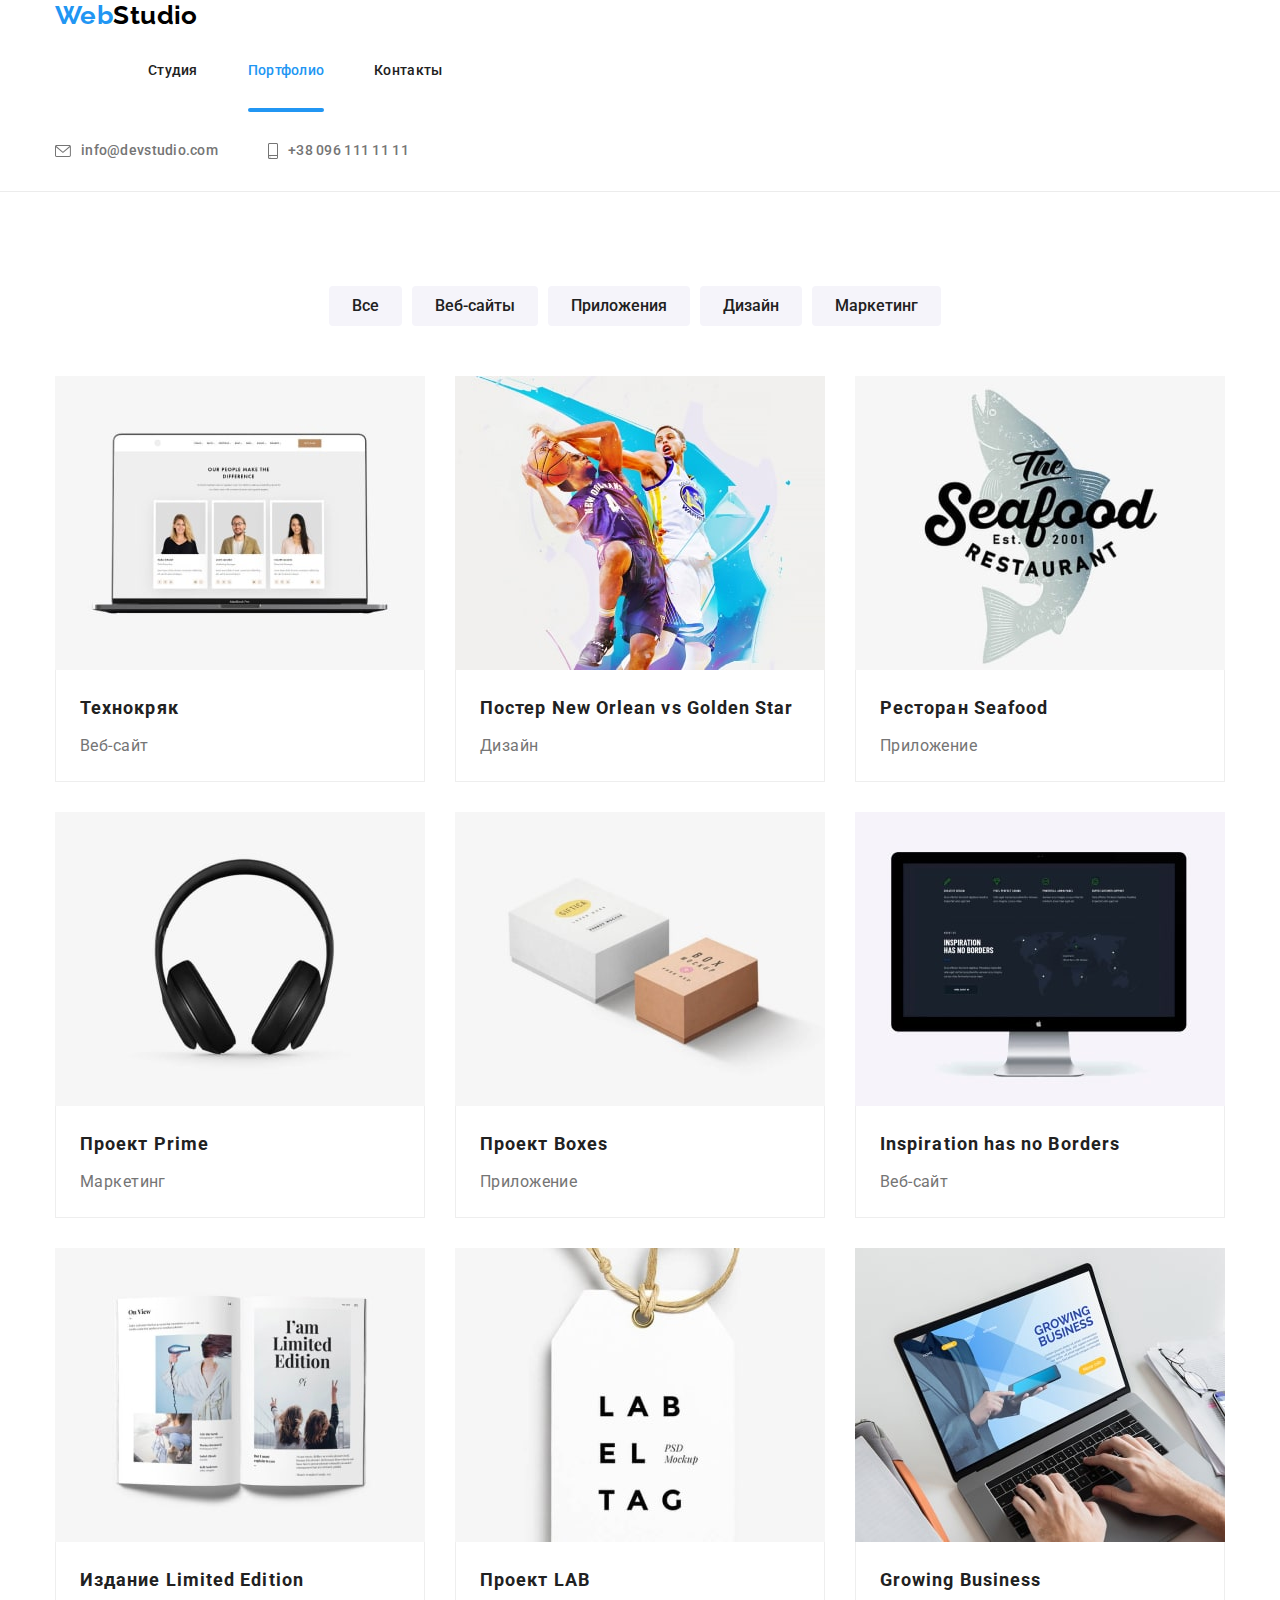
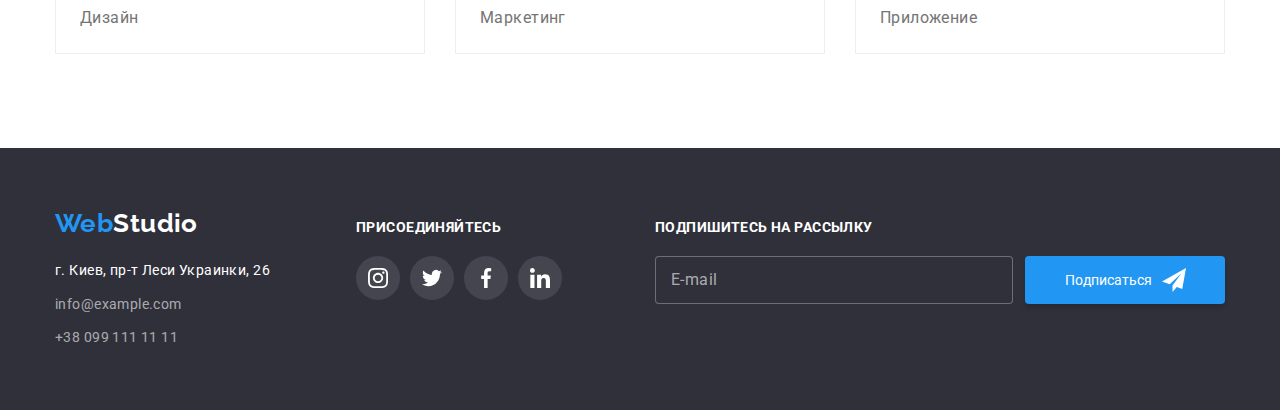
==== portfolio.html @ 642162e2 "Добавляет sass файлы" ====
<!DOCTYPE html>
<html lang="ru">

<head>
    <meta charset="UTF-8">
    <meta http-equiv="X-UA-Compatible" content="IE=edge">
    <meta name="viewport" content="width=device-width, initial-scale=1.0">
    <title>Document</title>
    <link rel="preconnect" href="https://fonts.googleapis.com">
    <link rel="preconnect" href="https://fonts.gstatic.com" crossorigin>
    <link
        href="https://fonts.googleapis.com/css2?family=Raleway:wght@700&family=Roboto:wght@400;500;700;900&display=swap"
        rel="stylesheet">
    <link rel="stylesheet"
        href="https://cdnjs.cloudflare.com/ajax/libs/modern-normalize/1.1.0/modern-normalize.min.css">
    <link rel="stylesheet" href="./css/main.min.css" />
</head>

<body>
    <header class="header">
        <div class="container header-container">
            <a href="" class="header-logo link"><span class="header-logo">Web</span>Studio</a>
            <nav class="header-nav">
                <ul class="header-nav-list list">
                    <li class="header-nav-item"><a href="./index.html" class="header-nav-link link">Студия</a></li>
                    <li class="header-nav-item"><a href="./portfolio.html"
                            class="header-nav-link link current">Портфолио</a></li>
                    <li class="header-nav-item"><a href="" class="header-nav-link link">Контакты</a></li>
                </ul>
            </nav>
            <ul class="header-contact-list list header-contact-container">
                <li class="header-contact-item">
                    <a href="mailto:info@devstudio.com" class="header-contact-link link">
                        <svg class="icon-post" width="16" height="12">
                            <use href="./images/icons.svg#icon-envelope"></use>
                        </svg>
                        <span>info@devstudio.com</span>
                    </a>
                </li>
                <li class="header-contact-item">
                    <a href="tel:+380961111111" class="header-contact-link link">
                        <svg class="icon-tel" width="10" height="16">
                            <use href="./images/icons.svg#icon-smartphone"></use>
                        </svg>
                        <span>+38 096 111 11 11</span>
                    </a>
                </li>
            </ul>
        </div>
    </header>
    <main>
        <section class="portfolio">
            <div class="container">
                <ul class="portfolio-btn-list list">
                    <li class="portfolio-btn-item"><button type="button" class="portfolio-btn pointer">Все</button></li>
                    <li class="portfolio-btn-item"><button type="button"
                            class="portfolio-btn pointer">Веб-сайты</button></li>
                    <li class="portfolio-btn-item"><button type="button"
                            class="portfolio-btn pointer">Приложения</button></li>
                    <li class="portfolio-btn-item"><button type="button" class="portfolio-btn pointer">Дизайн</button>
                    </li>
                    <li class="portfolio-btn-item"><button type="button"
                            class="portfolio-btn pointer">Маркетинг</button></li>
                </ul>
                <h1 class="visually-hidden">Портфолио</h1>
                <ul class="portfolio-list list">
                    <li class="portfolio-item">
                        <a href="" class="portfolio-link link">
                            <div class="portfolio-item-wrap">
                                <img src="./images/portfolio/project-1-min.jpg" alt="Сайт на ноутбуке" width="370"
                                    height="294">
                                <p class="portfolio-item-label">Технокряк это современная площадка распространения
                                    коронавируса. Компании используют эту платформу для цифрового
                                    шпионажа и атак на защищённые сервера конкурентов.</p>
                            </div>
                            <div class="portfolio-item-info">
                                <h2 class="portfolio-item-title">Технокряк</h2>
                                <p class="portfolio-item-text">Веб-сайт</p>
                            </div>
                        </a>
                    </li>
                    <li class="portfolio-item">
                        <a href="" class="portfolio-link link">
                            <div class="portfolio-item-wrap">
                                <img src="./images/portfolio/project-2-min.jpg" alt="Постер с баскетболистами"
                                    width="370" height="294">
                                <p class="portfolio-item-label">Технокряк это современная площадка распространения
                                    коронавируса. Компании используют эту
                                    платформу для цифрового
                                    шпионажа и атак на защищённые сервера конкурентов.</p>
                            </div>
                            <div class="portfolio-item-info">
                                <h2 class="portfolio-item-title">Постер New Orlean vs Golden Star</h2>
                                <p class="portfolio-item-text">Дизайн</p>
                            </div>
                        </a>
                    </li>
                    <li class="portfolio-item">
                        <a href="" class="portfolio-link link">
                            <div class="portfolio-item-wrap">
                                <img src="./images/portfolio/project-3-min.jpg" alt="Логотип рыбного ресторана"
                                    width="370" height="294">
                                <p class="portfolio-item-label">Технокряк это современная площадка распространения
                                    коронавируса. Компании используют эту
                                    платформу для цифрового
                                    шпионажа и атак на защищённые сервера конкурентов.</p>
                            </div>
                            <div class="portfolio-item-info">
                                <h2 class="portfolio-item-title">Ресторан Seafood</h2>
                                <p class="portfolio-item-text">Приложение</p>
                            </div>
                        </a>
                    </li>
                    <li class="portfolio-item">
                        <a href="" class="portfolio-link link">
                            <div class="portfolio-item-wrap">
                                <img src="./images/portfolio/project-4-min.jpg" alt="Наушники" width="370" height="294">
                                <p class="portfolio-item-label">Технокряк это современная площадка распространения
                                    коронавируса. Компании используют эту
                                    платформу для цифрового
                                    шпионажа и атак на защищённые сервера конкурентов.</p>
                            </div>
                            <div class="portfolio-item-info">
                                <h2 class="portfolio-item-title">Проект Prime</h2>
                                <p class="portfolio-item-text">Маркетинг</p>
                            </div>
                        </a>
                    </li>
                    <li class="portfolio-item">
                        <a href="" class="portfolio-link link">
                            <div class="portfolio-item-wrap">
                                <img src="./images/portfolio/project-5-min.jpg" alt="Две коробки" width="370"
                                    height="294">
                                <p class="portfolio-item-label">Технокряк это современная площадка распространения
                                    коронавируса. Компании используют эту
                                    платформу для цифрового
                                    шпионажа и атак на защищённые сервера конкурентов.</p>
                            </div>
                            <div class="portfolio-item-info">
                                <h2 class="portfolio-item-title">Проект Boxes</h2>
                                <p class="portfolio-item-text">Приложение</p>
                            </div>
                        </a>
                    </li>
                    <li class="portfolio-item">
                        <a href="" class="portfolio-link link">
                            <div class="portfolio-item-wrap">
                                <img src="./images/portfolio/project-6-min.jpg" alt="Сайт на мониторе компьютера"
                                    width="370" height="294">
                                <p class="portfolio-item-label">Технокряк это современная площадка распространения
                                    коронавируса. Компании используют эту
                                    платформу для цифрового
                                    шпионажа и атак на защищённые сервера конкурентов.</p>
                            </div>
                            <div class="portfolio-item-info">
                                <h2 class="portfolio-item-title">Inspiration has no Borders</h2>
                                <p class="portfolio-item-text">Веб-сайт</p>
                            </div>
                        </a>
                    </li>
                    <li class="portfolio-item">
                        <a href="" class="portfolio-link link">
                            <div class="portfolio-item-wrap">
                                <img src="./images/portfolio/project-7-min.jpg" alt="Открытый журнал" width="370"
                                    height="294">
                                <p class="portfolio-item-label">Технокряк это современная площадка распространения
                                    коронавируса. Компании используют эту
                                    платформу для цифрового
                                    шпионажа и атак на защищённые сервера конкурентов.</p>
                            </div>
                            <div class="portfolio-item-info">
                                <h2 class="portfolio-item-title">Издание Limited Edition</h2>
                                <p class="portfolio-item-text">Дизайн</p>
                            </div>
                        </a>
                    </li>
                    <li class="portfolio-item">
                        <a href="" class="portfolio-link link">
                            <div class="portfolio-item-wrap">
                                <img src="./images/portfolio/project-8-min.jpg" alt="Ярлык" width="370" height="294">
                                <p class="portfolio-item-label">Технокряк это современная площадка распространения
                                    коронавируса. Компании используют эту
                                    платформу для цифрового
                                    шпионажа и атак на защищённые сервера конкурентов.</p>
                            </div>
                            <div class="portfolio-item-info">
                                <h2 class="portfolio-item-title">Проект LAB</h2>
                                <p class="portfolio-item-text">Маркетинг</p>
                            </div>
                        </a>
                    </li>
                    <li class="portfolio-item">
                        <a href="" class="portfolio-link link">
                            <div class="portfolio-item-wrap">
                                <img src="./images/portfolio/project-9-min.jpg" alt="Печатает на ноутбуке" width="370"
                                    height="294">
                                <p class="portfolio-item-label">Технокряк это современная площадка распространения
                                    коронавируса. Компании используют эту
                                    платформу для цифрового
                                    шпионажа и атак на защищённые сервера конкурентов.</p>
                            </div>
                            <div class="portfolio-item-info">
                                <h2 class="portfolio-item-title">Growing Business</h2>
                                <p class="portfolio-item-text">Приложение</p>
                            </div>
                        </a>
                    </li>
                </ul>
            </div>
        </section>
    </main>
    <footer class="footer">
        <div class="container container-footer">
            <div class="footer-adres">
                <a href="" class="footer-logo link"><span class="footer-logo">Web</span>Studio</a>
                <address class="address">
                    <ul class="footer-list list">
                        <li class="footer-item-map"><a href="https://goo.gl/maps/huX7Md4hGTPjCMUb7" target="_blank"
                                rel="noopener noreferrer" class="footer-link link">г. Киев, пр-т Леси Украинки, 26</a>
                        </li>
                        <li class="footer-item"><a href="mailto:info@example.com"
                                class="footer-link link">info@example.com</a></li>
                        <li class="footer-item"><a href="tel:+380991111111" class="footer-link link"> +38 099 111 11
                                11</a>
                        </li>
                    </ul>
                </address>
            </div>
            <div class="footer-media">
                <h3 class="footer-media-title">присоединяйтесь</h3>
                <ul class="footer-media-list list">
                    <li class="footer-media-item">
                        <a href="" class="footer-media-link link pointer">
                            <svg class="footer-media-icon">
                                <use href="./images/icons.svg#icon-instagram"></use>
                            </svg>
                        </a>
                    </li>
                    <li class="footer-media-item">
                        <a href="" class="footer-media-link link pointer">
                            <svg class="footer-media-icon">
                                <use href="./images/icons.svg#icon-twitter"></use>
                            </svg>
                        </a>
                    </li>
                    <li class="footer-media-item">
                        <a href="" class="footer-media-link link pointer">
                            <svg class="footer-media-icon">
                                <use href="./images/icons.svg#icon-facebook"></use>
                            </svg>
                        </a>
                    </li>
                    <li class="footer-media-item">
                        <a href="" class="footer-media-link  link pointer">
                            <svg class="footer-media-icon">
                                <use href="./images/icons.svg#icon-linkedin"></use>
                            </svg>
                        </a>
                    </li>
                </ul>
            </div>
            <div class="footer-interaction">
                <h3 class="footer-form-title">Подпишитесь на рассылку</h3>
                <form class="footer-form">
                    <div class="form-field">
                        <input type="email" class="email-form-input" name="mail" id="mail" placeholder=" ">
                        <label class="email-form-label" for="mail">E-mail</label>
                    </div>
                    <button type="submit" class="submit-btn pointer">
                        <p class="submit-btn-text">Подписаться</p>
                        <svg class="icon-submit-btn" width="24" height="24">
                            <use href="./images/icons.svg#icon-submit-btn"></use>
                        </svg>
                    </button>
                </form>
            </div>
    </footer>
</body>

</html>
---- css/main.min.css ----
:root{--second-color--: #212121;--third-color--: #ffffff;--main-color--: #757575;--fourth-color--: #000000;--accent-color--: #2196f3;--background-color--: #2f303a;--background-btn-color--: #f5f4fa;--svg-color--: #afb1b8}.visually-hidden{position:absolute;width:1px;height:1px;margin:-1px;border:0;padding:0;white-space:nowrap;clip-path:inset(100%);clip:rect(0 0 0 0);overflow:hidden}body{color:var(--main-color--);font-family:Roboto, sans-serif;font-weight:400;font-size:14px;line-height:1.71;letter-spacing:0.03em}.link.current{color:var(--accent-color--)}.pointer{cursor:pointer}button{border:1px solid transparent}.work-list,.team-list,.partners-list{display:-webkit-box;display:-ms-flexbox;display:flex}.work,.team,.partners{padding-bottom:94px}p,h1,h2,h3,h4,h5,h6{margin:0}.list{margin:0;padding:0;list-style:none}.link{text-decoration:none;display:block;outline:none}img{display:block;max-width:100%;height:auto;margin-right:0}.header{border-bottom:1px solid #ececec}.header-nav-link,.header-contact-link{transition:color 250ms cubic-bezier(0.4, 0, 0.2, 1);display:inline-flex;align-items:center;padding-top:32px;padding-bottom:32px;color:var(--second-color--);font-weight:500;line-height:1.14;letter-spacing:0.02em;fill:currentColor}.header-nav-link:hover,.header-nav-link:focus,.header-contact-link:hover,.header-contact-link:focus{color:var(--accent-color--)}.header-contact-link{color:var(--main-color--)}.header__container,.header-nav-list,.header-contact-list,.advant-container{display:flex;align-items:center}.header-contact-list{margin-left:auto}.header-nav{margin-left:93px}.header-nav-item:not(:last-child),.header-contact-item:not(:last-child){margin-right:50px}.icon-post,.icon-tel{margin-right:10px}.header-nav-item{position:relative}.current::after{position:absolute;bottom:-1px;left:0;content:'';display:block;width:100%;height:4px;background-color:var(--accent-color--);border-radius:2px}.hero{text-align:center;padding-top:200px;padding-bottom:200px;background-color:var(--background-color--)}.hero-title{margin-bottom:30px;color:var(--third-color--);font-weight:900;font-size:44px;line-height:1.36;text-align:center;letter-spacing:0.06em;text-transform:uppercase}.overlay{min-height:600px;max-width:1600px;margin-right:auto;margin-left:auto;background-image:linear-gradient(rgba(47,48,58,0.4), rgba(47,48,58,0.4)),url(../images/hero/hero.jpg);background-size:cover;background-position:center;background-color:#c4c4c4}.advant{padding-top:94px;padding-bottom:94px}.advant-item{width:270px}.advant-item-title{margin-bottom:10px;color:var(--second-color--);font-weight:700;font-size:14px;line-height:1.14;letter-spacing:0.03em;text-transform:uppercase}.advant-item-text{font-size:14px;line-height:1.71}.advant-item:not(:last-child){margin-right:30px}.thumb{display:flex;height:120px;margin-bottom:30px;background-color:var(--background-btn-color--);align-items:center;justify-content:center}.work-item{position:relative;margin-right:30px}.work-item:last-child{margin-right:0}.work-label{position:absolute;bottom:0;left:0;width:100%;height:70px;padding:27px 82px 27px 83px;background-color:rgba(47,48,58,0.8)}.work-label-title{font-weight:700;font-size:14px;line-height:1.14;text-align:center;letter-spacing:0.03em;text-transform:uppercase;color:var(--third-color--)}.team{max-width:1600px;margin-right:auto;margin-left:auto;padding-top:94px;background-color:var(--background-btn-color--)}.team-item-title,.team-item-text{color:var(--second-color--);font-weight:500;font-size:16px;line-height:1.19;text-align:center}.team-item-text{color:var(--main-color--);margin-bottom:16px}.team-item{margin-right:30px;background:#ffffff;box-shadow:0px 1px 3px rgba(0,0,0,0.12),0px 1px 1px rgba(0,0,0,0.14),0px 2px 1px rgba(0,0,0,0.2);border-radius:0px 0px 4px 4px;text-align:center}.team-item:last-child{margin-right:0}.team-item-title{margin-bottom:10px}.team-item-info{padding-top:30px;padding-bottom:30px}.social-media-item{width:44px;height:44px}.social-media-item+.social-media-item{margin-left:10px}.partners{padding-top:94px}.partners-item+.partners-item{margin-left:30px}.partners-item{width:170px;height:92px}.partners-media-link{transition:color 250ms cubic-bezier(0.4, 0, 0.2, 1),border 250ms cubic-bezier(0.4, 0, 0.2, 1);display:flex;justify-content:center;align-items:center;width:100%;height:100%;border:1px solid var(--svg-color--);border-radius:4px;color:var(--svg-color--);fill:currentColor}.partners-media-icon{width:106px;height:60px}.partners-media-link:hover,.partners-media-link:focus{border:1px solid var(--accent-color--);color:var(--accent-color--)}.footer{max-width:1600px;margin-right:auto;margin-left:auto;background-color:var(--background-color--);padding-top:60px;padding-bottom:60px}.footer-link{color:var(--third-color--);font-style:normal}.footer-item>a{color:rgba(255,255,255,0.6)}.footer-item:not(:last-child){margin-bottom:10px}.footer-item-map{margin-bottom:10px}.container-footer{display:flex;align-items:baseline}.footer-link{display:block;width:231px}.footer-media-title,.footer-form-title{margin-bottom:20px;font-weight:700;font-size:14px;line-height:1.14;letter-spacing:0.03em;text-transform:uppercase;color:var(--third-color--)}.footer-interaction{margin-left:93px}.portfolio{padding-top:94px;padding-bottom:94px}.portfolio-btn-list{display:flex;margin-bottom:50px;align-items:center;justify-content:center}.portfolio-btn-item:not(last-child){margin-right:10px}.portfolio-btn{transition:color 250ms cubic-bezier(0.4, 0, 0.2, 1),background-color 250ms cubic-bezier(0.4, 0, 0.2, 1),box-shadow 250ms cubic-bezier(0.4, 0, 0.2, 1);padding:6px 22px;border-radius:4px;color:var(--second-color--);background-color:var(--background-btn-color--);font-weight:500;font-size:16px;line-height:1.63}.portfolio-btn:hover,.portfolio-btn:focus{color:var(--third-color--);background-color:var(--accent-color--);box-shadow:0px 3px 1px rgba(0,0,0,0.1),0px 1px 2px rgba(0,0,0,0.08),0px 2px 2px rgba(0,0,0,0.12)}.portfolio-list{display:flex;flex-wrap:wrap}.portfolio-item-info{border:1px solid #eeeeee;padding:20px 24px;border-top:none}.portfolio-item{flex-basis:calc((100% - 60px) / 3);margin-right:30px;margin-bottom:30px}.portfolio-item:nth-child(3n){margin-right:0}.portfolio-item:nth-last-child(-n+3){margin-bottom:0}.portfolio-item-title{margin-bottom:5px;color:var(--second-color--);font-weight:700;font-size:18px;line-height:2;letter-spacing:0.06em}.portfolio-item-text{color:var(--main-color--);font-size:16px;line-height:1.87}.portfolio-link{transition:box-shadow 250ms cubic-bezier(0.4, 0, 0.2, 1)}.portfolio-link:hover,.portfolio-link:focus{box-shadow:0px 1px 1px rgba(0,0,0,0.12),0px 4px 4px rgba(0,0,0,0.06),1px 4px 6px rgba(0,0,0,0.16)}.portfolio-item-wrap{position:relative;overflow:hidden}.portfolio-item-label{position:absolute;top:0;left:0;height:100%;background-color:rgba(33,150,243,0.9);padding:63px 24px;font-size:18px;line-height:1.6;color:var(--third-color--);transform:translateY(100%);transition:transform 250ms cubic-bezier(0.4, 0, 0.2, 1)}.portfolio-link:hover .portfolio-item-label,.portfolio-link:focus .portfolio-item-label{transform:translateY(0)}.container{width:1200px;padding-left:15px;padding-right:15px;margin-left:auto;margin-right:auto}span.header-logo,span.footer-logo{color:var(--accent-color--)}a.header-logo,a.footer-logo{color:var(--fourth-color--);font-family:Raleway;font-weight:700;font-size:26px;line-height:1.19}.header-logo{min-width:145px}a.footer-logo{color:var(--third-color--);margin-bottom:20px}.hero-title-btn{display:inline-block;padding:10px 32px;min-width:200px;box-shadow:0px 4px 4px rgba(0,0,0,0.15);border-radius:4px;color:var(--third-color--);background-color:var(--accent-color--);font-weight:700;font-size:16px;line-height:1.87;align-items:center;text-align:center;letter-spacing:0.06em}.submit-btn{display:flex;align-items:center;justify-content:center;margin-left:12px;width:200px;padding:10px 28px;background-color:var(--accent-color--);box-shadow:0px 4px 4px rgba(0,0,0,0.15);border-radius:4px;color:var(--third-color--)}.icon-submit-btn{display:block;margin-left:10px;fill:currentColor}.form-btn-submit{display:block;margin:0 auto;width:200px;padding:10px 55px;background-color:var(--accent-color--);box-shadow:0px 4px 4px rgba(0,0,0,0.15);border-radius:4px;font-weight:700;font-size:16px;line-height:1.88;letter-spacing:0.06em;color:var(--third-color--)}.work-title,.team-title,.partners-title{margin-bottom:50px;color:var(--second-color--);font-weight:700;font-size:36px;line-height:1.17;text-align:center;letter-spacing:0.03em}.social-media-list{display:flex;justify-content:center}.social-media-link{transition:color 250ms cubic-bezier(0.4, 0, 0.2, 1),background-color 250ms cubic-bezier(0.4, 0, 0.2, 1);width:100%;height:100%;display:flex;justify-content:center;align-items:center;color:var(--svg-color--);border-radius:50%}.social-media-icon{fill:currentColor;width:20px;height:20px}.social-media-link:hover,.social-media-link:focus{background-color:var(--accent-color--);color:#fff}.footer-media-list{display:flex;justify-content:start}.footer-media-item{width:44px;height:44px}.footer-media-item+.footer-media-item{margin-left:10px}.footer-media-link{transition:background-color 250ms cubic-bezier(0.4, 0, 0.2, 1);width:100%;height:100%;display:flex;justify-content:center;align-items:center;color:var(--svg-color--);background-color:rgba(255,255,255,0.1);border-radius:50%;fill:var(--third-color--)}.footer-media-link:hover,.footer-media-link:focus{background-color:var(--accent-color--)}.footer-media-icon{width:20px;height:20px}.footer-media{margin-left:70px}.form-field{position:relative}.footer-form{display:flex}.email-form-label{position:absolute;top:50%;left:16px;transform:translateY(-50%);font-size:16px;line-height:1.25;color:rgba(255,255,255,0.6);transition:transform 250ms cubic-bezier(0.4, 0, 0.2, 1)}.email-form-input{width:358px;padding-top:15px;padding-bottom:15px;padding-left:16px;color:rgba(255,255,255,0.6);background-color:var(--background-color--);border:1px solid rgba(255,255,255,0.3);border-radius:4px}.email-form-input:focus+.email-form-label,.email-form-input:not(:placeholder-shown)+.email-form-label{transform:translateX(-80px) translateY(-50%)}.backdrop{width:100vw;height:100vh;position:fixed;opacity:1;top:0;background-color:rgba(0,0,0,0.2);transition:opacity 250ms cubic-bezier(0.4, 0, 0.2, 1),visibility 250ms cubic-bezier(0.4, 0, 0.2, 1)}.modal{position:absolute;top:50%;left:50%;transform:translate(-50%, -50%) scale(1);width:528px;min-height:581px;padding:40px;background-color:var(--third-color--);transition:transform 250ms cubic-bezier(0.4, 0, 0.2, 1),visibility 250ms cubic-bezier(0.4, 0, 0.2, 1)}.modal-close{position:absolute;top:8px;right:8px;display:flex;justify-content:center;align-items:center;width:30px;height:30px;background-color:var(--third-color--);border:1px solid rgba(0,0,0,0.1);border-radius:50%}.modal-close-icon{transition:fill 250ms cubic-bezier(0.4, 0, 0.2, 1)}.modal-close:hover .modal-close-icon,.modal-close:focus .modal-close-icon{fill:var(--accent-color--)}.is-hidden{visibility:hidden;opacity:0;pointer-events:none}.backdrop.is-hidden .modal{transform:translate(-50%, -50%) scale(0.1);visibility:hidden}.modal-form-text{font-weight:700;font-size:20px;line-height:1.15;color:var(--second-color--);margin-bottom:12px;display:block}.modal-form-label,.checkbox-label{font-size:12px;line-height:1.17;letter-spacing:0.01em;color:var(--main-color--)}.modal-form-input{width:100%;border:1px solid rgba(33,33,33,0.2);border-radius:4px;padding-top:11px;padding-bottom:11px;padding-left:42px;transition:outline 250ms cubic-bezier(0.4, 0, 0.2, 1),border 250ms cubic-bezier(0.4, 0, 0.2, 1)}.modal-form-input:focus,.modal-form-comment:focus{outline:none;border:1px solid var(--accent-color--)}.modal-form-input:focus+.icon-modal-form{fill:var(--accent-color--)}.modal-form-comment{width:448px;border:1px solid rgba(33,33,33,0.2);border-radius:4px;padding:12px 16px;resize:none;transition:outline 250ms cubic-bezier(0.4, 0, 0.2, 1),border 250ms cubic-bezier(0.4, 0, 0.2, 1)}.modal-form-comment::placeholder{font-size:14px;line-height:1.14;letter-spacing:0.01em;color:rgba(117,117,117,0.5)}.modal-form-field{margin-bottom:10px}.modal-form-field:nth-last-child(1){margin-bottom:20px}.modal-agreement{display:flex;width:448px;justify-content:start;align-items:center;margin-bottom:30px}.modal-icon-wrap{position:relative}.icon-modal-form{position:absolute;top:50%;left:12px;transform:translateY(-50%);fill:var(--second-color--);transition:fill 250ms cubic-bezier(0.4, 0, 0.2, 1)}.modal-form-checkbox{margin-right:7px}.modal-label-link{color:var(--accent-color--);margin-left:3px}.checkbox-label{display:flex;justify-content:center;align-items:center}.modal-check-item{display:flex;width:16px;height:15px;border:2px solid var(--second-color--);border-radius:2px;margin-right:8px;justify-content:center;align-items:center;transition:background-color 250ms cubic-bezier(0.4, 0, 0.2, 1),border 250ms cubic-bezier(0.4, 0, 0.2, 1)}.checkbox-label{font-size:14px;line-height:1.71;letter-spacing:0.03em}.icon-modal-check{fill:var(--third-color--)}.modal-form-checkbox:checked+.checkbox-label .modal-check-item{background-color:var(--accent-color--);border:none}.modal-form-checkbox:focus+.checkbox-label .modal-check-item{border-color:var(--accent-color--)}
/*# sourceMappingURL=main.min.css.map */
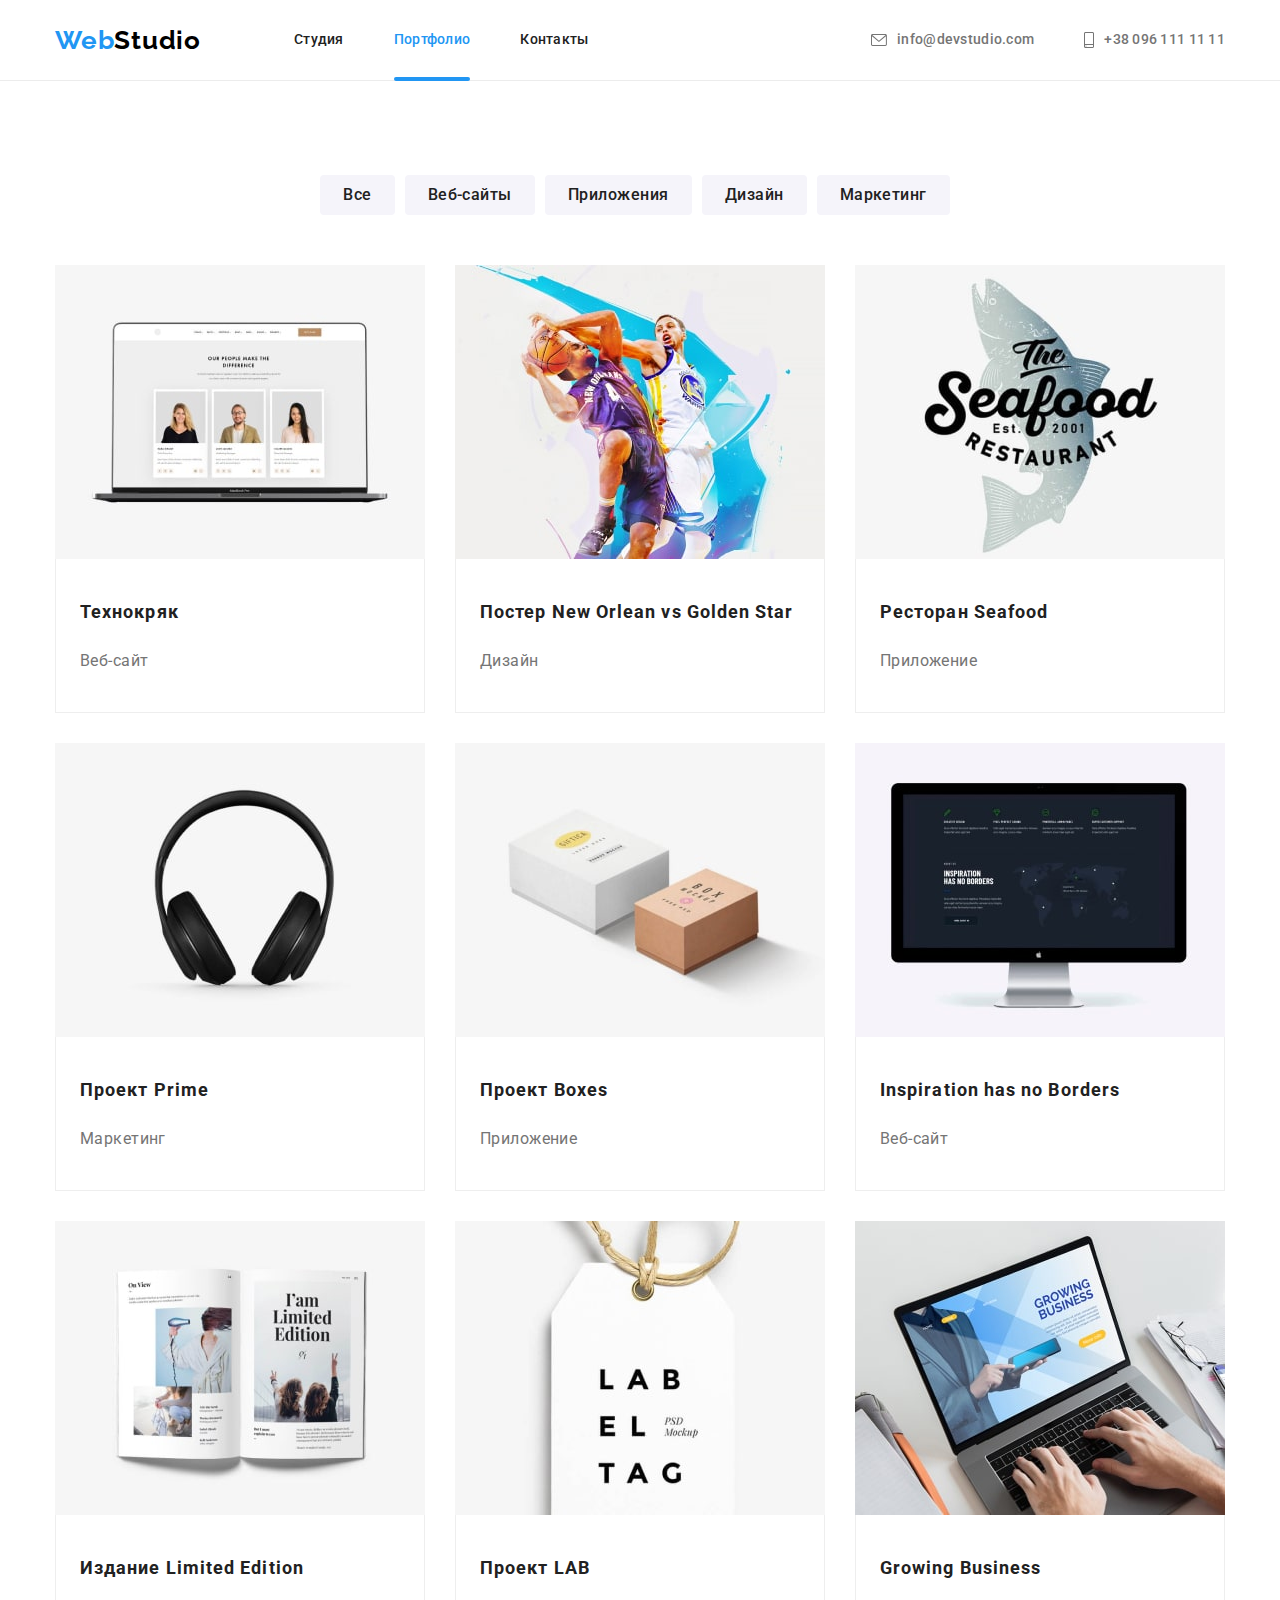
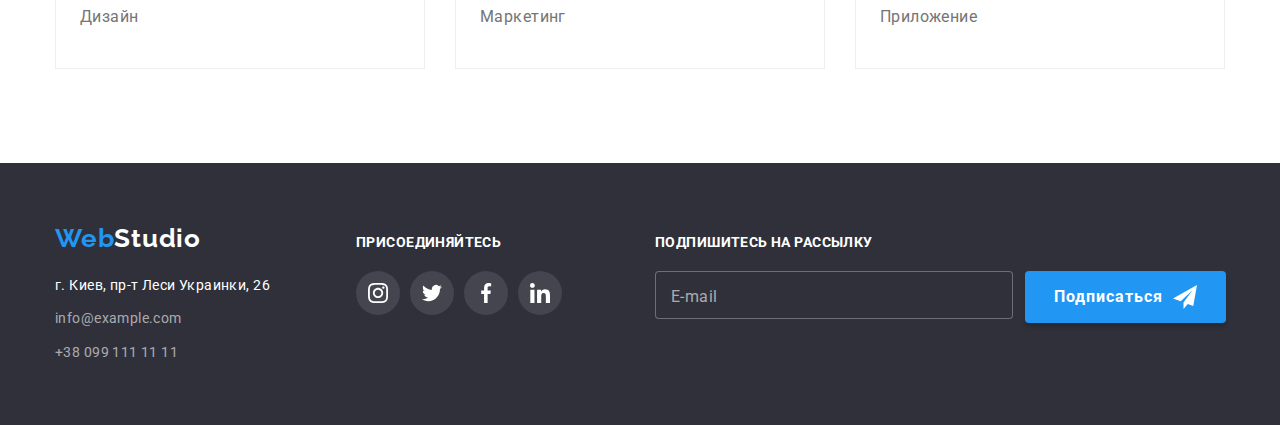
==== commit ea6c0847: "Добавляет рефакторинг _portfolio.scss" ====
--- a/portfolio.html
+++ b/portfolio.html
@@ -10,36 +10,37 @@
     <link rel="preconnect" href="https://fonts.gstatic.com" crossorigin>
     <link
         href="https://fonts.googleapis.com/css2?family=Raleway:wght@700&family=Roboto:wght@400;500;700;900&display=swap"
-        rel="stylesheet">
-    <link rel="stylesheet"
-        href="https://cdnjs.cloudflare.com/ajax/libs/modern-normalize/1.1.0/modern-normalize.min.css">
+        rel="stylesheet" />
     <link rel="stylesheet" href="./css/main.min.css" />
 </head>
 
-<body>
+<body class="body">
     <header class="header">
-        <div class="container header-container">
-            <a href="" class="header-logo link"><span class="header-logo">Web</span>Studio</a>
+        <div class="container header__container">
+            <a href="" class="logo header__logo"><span class="logo--accent">Web</span>Studio</a>
             <nav class="header-nav">
-                <ul class="header-nav-list list">
-                    <li class="header-nav-item"><a href="./index.html" class="header-nav-link link">Студия</a></li>
-                    <li class="header-nav-item"><a href="./portfolio.html"
-                            class="header-nav-link link current">Портфолио</a></li>
-                    <li class="header-nav-item"><a href="" class="header-nav-link link">Контакты</a></li>
+                <ul class="header-nav__list">
+                    <li class="header-nav__item">
+                        <a href="./index.html" class="header-nav__link">Студия</a>
+                    </li>
+                    <li class="header-nav__item">
+                        <a href="./portfolio.html" class="header-nav__link header-nav__link--current">Портфолио</a>
+                    </li>
+                    <li class="header-nav__item"><a href="" class="header-nav__link">Контакты</a></li>
                 </ul>
             </nav>
-            <ul class="header-contact-list list header-contact-container">
-                <li class="header-contact-item">
-                    <a href="mailto:info@devstudio.com" class="header-contact-link link">
-                        <svg class="icon-post" width="16" height="12">
+            <ul class="header-contact__list">
+                <li class="header-contact__item">
+                    <a href="mailto:info@devstudio.com" class="header-contact__link">
+                        <svg class="header-contact__icon" width="16" height="12">
                             <use href="./images/icons.svg#icon-envelope"></use>
                         </svg>
                         <span>info@devstudio.com</span>
                     </a>
                 </li>
-                <li class="header-contact-item">
-                    <a href="tel:+380961111111" class="header-contact-link link">
-                        <svg class="icon-tel" width="10" height="16">
+                <li class="header-contact__item">
+                    <a href="tel:+380961111111" class="header-contact__link">
+                        <svg class="header-contact__icon" width="10" height="16">
                             <use href="./images/icons.svg#icon-smartphone"></use>
                         </svg>
                         <span>+38 096 111 11 11</span>
@@ -51,157 +52,165 @@
     <main>
         <section class="portfolio">
             <div class="container">
-                <ul class="portfolio-btn-list list">
-                    <li class="portfolio-btn-item"><button type="button" class="portfolio-btn pointer">Все</button></li>
-                    <li class="portfolio-btn-item"><button type="button"
-                            class="portfolio-btn pointer">Веб-сайты</button></li>
-                    <li class="portfolio-btn-item"><button type="button"
-                            class="portfolio-btn pointer">Приложения</button></li>
-                    <li class="portfolio-btn-item"><button type="button" class="portfolio-btn pointer">Дизайн</button>
-                    </li>
-                    <li class="portfolio-btn-item"><button type="button"
-                            class="portfolio-btn pointer">Маркетинг</button></li>
+                <ul class="portfolio__list">
+                    <li class="portfolio__item">
+                        <button type="button" class="portfolio__button">Все</button>
+                    </li>
+                    <li class="portfolio__item">
+                        <button type="button" class="portfolio__button">Веб-сайты</button>
+                    </li>
+                    <li class="portfolio__item">
+                        <button type="button" class="portfolio__button">Приложения</button>
+                    </li>
+                    <li class="portfolio__item">
+                        <button type="button" class="portfolio__button">Дизайн</button>
+                    </li>
+                    <li class="portfolio__item">
+                        <button type="button" class="portfolio__button">Маркетинг</button>
+                    </li>
                 </ul>
                 <h1 class="visually-hidden">Портфолио</h1>
-                <ul class="portfolio-list list">
-                    <li class="portfolio-item">
-                        <a href="" class="portfolio-link link">
-                            <div class="portfolio-item-wrap">
-                                <img src="./images/portfolio/project-1-min.jpg" alt="Сайт на ноутбуке" width="370"
+                <ul class="cardset">
+                    <li class="card">
+                        <a href="" class="card__link">
+                            <div class="card__wrap">
+                                <img class="img" src="./images/portfolio/project-1-min.jpg" alt="Сайт на ноутбуке"
+                                    width="370" height="294">
+                                <p class="card__label">Технокряк это современная площадка распространения
+                                    коронавируса. Компании используют эту платформу для цифрового
+                                    шпионажа и атак на защищённые сервера конкурентов.</p>
+                            </div>
+                            <div class="card__info">
+                                <h2 class="card__title">Технокряк</h2>
+                                <p class="card__text">Веб-сайт</p>
+                            </div>
+                        </a>
+                    </li>
+                    <li class="card">
+                        <a href="" class="card__link">
+                            <div class="card__wrap">
+                                <img class="img" src="./images/portfolio/project-2-min.jpg"
+                                    alt="Постер с баскетболистами" width="370" height="294">
+                                <p class="card__label">Технокряк это современная площадка распространения
+                                    коронавируса. Компании используют эту
+                                    платформу для цифрового
+                                    шпионажа и атак на защищённые сервера конкурентов.</p>
+                            </div>
+                            <div class="card__info">
+                                <h2 class="card__title">Постер New Orlean vs Golden Star</h2>
+                                <p class="card__text">Дизайн</p>
+                            </div>
+                        </a>
+                    </li>
+                    <li class="card">
+                        <a href="" class="card__link">
+                            <div class="card__wrap">
+                                <img class="img" src="./images/portfolio/project-3-min.jpg"
+                                    alt="Логотип рыбного ресторана" width="370" height="294">
+                                <p class="card__label">Технокряк это современная площадка распространения
+                                    коронавируса. Компании используют эту
+                                    платформу для цифрового
+                                    шпионажа и атак на защищённые сервера конкурентов.</p>
+                            </div>
+                            <div class="card__info">
+                                <h2 class="card__title">Ресторан Seafood</h2>
+                                <p class="card__text">Приложение</p>
+                            </div>
+                        </a>
+                    </li>
+                    <li class="card">
+                        <a href="" class="card__link">
+                            <div class="card__wrap">
+                                <img class="img" src="./images/portfolio/project-4-min.jpg" alt="Наушники" width="370"
                                     height="294">
-                                <p class="portfolio-item-label">Технокряк это современная площадка распространения
-                                    коронавируса. Компании используют эту платформу для цифрового
-                                    шпионажа и атак на защищённые сервера конкурентов.</p>
-                            </div>
-                            <div class="portfolio-item-info">
-                                <h2 class="portfolio-item-title">Технокряк</h2>
-                                <p class="portfolio-item-text">Веб-сайт</p>
-                            </div>
-                        </a>
-                    </li>
-                    <li class="portfolio-item">
-                        <a href="" class="portfolio-link link">
-                            <div class="portfolio-item-wrap">
-                                <img src="./images/portfolio/project-2-min.jpg" alt="Постер с баскетболистами"
-                                    width="370" height="294">
-                                <p class="portfolio-item-label">Технокряк это современная площадка распространения
-                                    коронавируса. Компании используют эту
-                                    платформу для цифрового
-                                    шпионажа и атак на защищённые сервера конкурентов.</p>
-                            </div>
-                            <div class="portfolio-item-info">
-                                <h2 class="portfolio-item-title">Постер New Orlean vs Golden Star</h2>
-                                <p class="portfolio-item-text">Дизайн</p>
-                            </div>
-                        </a>
-                    </li>
-                    <li class="portfolio-item">
-                        <a href="" class="portfolio-link link">
-                            <div class="portfolio-item-wrap">
-                                <img src="./images/portfolio/project-3-min.jpg" alt="Логотип рыбного ресторана"
-                                    width="370" height="294">
-                                <p class="portfolio-item-label">Технокряк это современная площадка распространения
-                                    коронавируса. Компании используют эту
-                                    платформу для цифрового
-                                    шпионажа и атак на защищённые сервера конкурентов.</p>
-                            </div>
-                            <div class="portfolio-item-info">
-                                <h2 class="portfolio-item-title">Ресторан Seafood</h2>
-                                <p class="portfolio-item-text">Приложение</p>
-                            </div>
-                        </a>
-                    </li>
-                    <li class="portfolio-item">
-                        <a href="" class="portfolio-link link">
-                            <div class="portfolio-item-wrap">
-                                <img src="./images/portfolio/project-4-min.jpg" alt="Наушники" width="370" height="294">
-                                <p class="portfolio-item-label">Технокряк это современная площадка распространения
-                                    коронавируса. Компании используют эту
-                                    платформу для цифрового
-                                    шпионажа и атак на защищённые сервера конкурентов.</p>
-                            </div>
-                            <div class="portfolio-item-info">
-                                <h2 class="portfolio-item-title">Проект Prime</h2>
-                                <p class="portfolio-item-text">Маркетинг</p>
-                            </div>
-                        </a>
-                    </li>
-                    <li class="portfolio-item">
-                        <a href="" class="portfolio-link link">
-                            <div class="portfolio-item-wrap">
-                                <img src="./images/portfolio/project-5-min.jpg" alt="Две коробки" width="370"
+                                <p class="card__label">Технокряк это современная площадка распространения
+                                    коронавируса. Компании используют эту
+                                    платформу для цифрового
+                                    шпионажа и атак на защищённые сервера конкурентов.</p>
+                            </div>
+                            <div class="card__info">
+                                <h2 class="card__title">Проект Prime</h2>
+                                <p class="card__text">Маркетинг</p>
+                            </div>
+                        </a>
+                    </li>
+                    <li class="card">
+                        <a href="" class="card__link">
+                            <div class="card__wrap">
+                                <img class="img" src="./images/portfolio/project-5-min.jpg" alt="Две коробки"
+                                    width="370" height="294">
+                                <p class="card__label">Технокряк это современная площадка распространения
+                                    коронавируса. Компании используют эту
+                                    платформу для цифрового
+                                    шпионажа и атак на защищённые сервера конкурентов.</p>
+                            </div>
+                            <div class="card__info">
+                                <h2 class="card__title">Проект Boxes</h2>
+                                <p class="card__text">Приложение</p>
+                            </div>
+                        </a>
+                    </li>
+                    <li class="card">
+                        <a href="" class="card__link">
+                            <div class="card__wrap">
+                                <img class="img" src="./images/portfolio/project-6-min.jpg"
+                                    alt="Сайт на мониторе компьютера" width="370" height="294">
+                                <p class="card__label">Технокряк это современная площадка распространения
+                                    коронавируса. Компании используют эту
+                                    платформу для цифрового
+                                    шпионажа и атак на защищённые сервера конкурентов.</p>
+                            </div>
+                            <div class="card__info">
+                                <h2 class="card__title">Inspiration has no Borders</h2>
+                                <p class="card__text">Веб-сайт</p>
+                            </div>
+                        </a>
+                    </li>
+                    <li class="card">
+                        <a href="" class="card__link">
+                            <div class="card__wrap">
+                                <img class="img" src="./images/portfolio/project-7-min.jpg" alt="Открытый журнал"
+                                    width="370" height="294">
+                                <p class="card__label">Технокряк это современная площадка распространения
+                                    коронавируса. Компании используют эту
+                                    платформу для цифрового
+                                    шпионажа и атак на защищённые сервера конкурентов.</p>
+                            </div>
+                            <div class="card__info">
+                                <h2 class="card__title">Издание Limited Edition</h2>
+                                <p class="card__text">Дизайн</p>
+                            </div>
+                        </a>
+                    </li>
+                    <li class="card">
+                        <a href="" class="card__link">
+                            <div class="card__wrap">
+                                <img class="img" src="./images/portfolio/project-8-min.jpg" alt="Ярлык" width="370"
                                     height="294">
-                                <p class="portfolio-item-label">Технокряк это современная площадка распространения
-                                    коронавируса. Компании используют эту
-                                    платформу для цифрового
-                                    шпионажа и атак на защищённые сервера конкурентов.</p>
-                            </div>
-                            <div class="portfolio-item-info">
-                                <h2 class="portfolio-item-title">Проект Boxes</h2>
-                                <p class="portfolio-item-text">Приложение</p>
-                            </div>
-                        </a>
-                    </li>
-                    <li class="portfolio-item">
-                        <a href="" class="portfolio-link link">
-                            <div class="portfolio-item-wrap">
-                                <img src="./images/portfolio/project-6-min.jpg" alt="Сайт на мониторе компьютера"
-                                    width="370" height="294">
-                                <p class="portfolio-item-label">Технокряк это современная площадка распространения
-                                    коронавируса. Компании используют эту
-                                    платформу для цифрового
-                                    шпионажа и атак на защищённые сервера конкурентов.</p>
-                            </div>
-                            <div class="portfolio-item-info">
-                                <h2 class="portfolio-item-title">Inspiration has no Borders</h2>
-                                <p class="portfolio-item-text">Веб-сайт</p>
-                            </div>
-                        </a>
-                    </li>
-                    <li class="portfolio-item">
-                        <a href="" class="portfolio-link link">
-                            <div class="portfolio-item-wrap">
-                                <img src="./images/portfolio/project-7-min.jpg" alt="Открытый журнал" width="370"
-                                    height="294">
-                                <p class="portfolio-item-label">Технокряк это современная площадка распространения
-                                    коронавируса. Компании используют эту
-                                    платформу для цифрового
-                                    шпионажа и атак на защищённые сервера конкурентов.</p>
-                            </div>
-                            <div class="portfolio-item-info">
-                                <h2 class="portfolio-item-title">Издание Limited Edition</h2>
-                                <p class="portfolio-item-text">Дизайн</p>
-                            </div>
-                        </a>
-                    </li>
-                    <li class="portfolio-item">
-                        <a href="" class="portfolio-link link">
-                            <div class="portfolio-item-wrap">
-                                <img src="./images/portfolio/project-8-min.jpg" alt="Ярлык" width="370" height="294">
-                                <p class="portfolio-item-label">Технокряк это современная площадка распространения
-                                    коронавируса. Компании используют эту
-                                    платформу для цифрового
-                                    шпионажа и атак на защищённые сервера конкурентов.</p>
-                            </div>
-                            <div class="portfolio-item-info">
-                                <h2 class="portfolio-item-title">Проект LAB</h2>
-                                <p class="portfolio-item-text">Маркетинг</p>
-                            </div>
-                        </a>
-                    </li>
-                    <li class="portfolio-item">
-                        <a href="" class="portfolio-link link">
-                            <div class="portfolio-item-wrap">
-                                <img src="./images/portfolio/project-9-min.jpg" alt="Печатает на ноутбуке" width="370"
-                                    height="294">
-                                <p class="portfolio-item-label">Технокряк это современная площадка распространения
-                                    коронавируса. Компании используют эту
-                                    платформу для цифрового
-                                    шпионажа и атак на защищённые сервера конкурентов.</p>
-                            </div>
-                            <div class="portfolio-item-info">
-                                <h2 class="portfolio-item-title">Growing Business</h2>
-                                <p class="portfolio-item-text">Приложение</p>
+                                <p class="card__label">Технокряк это современная площадка распространения
+                                    коронавируса. Компании используют эту
+                                    платформу для цифрового
+                                    шпионажа и атак на защищённые сервера конкурентов.</p>
+                            </div>
+                            <div class="card__info">
+                                <h2 class="card__title">Проект LAB</h2>
+                                <p class="card__text">Маркетинг</p>
+                            </div>
+                        </a>
+                    </li>
+                    <li class="card">
+                        <a href="" class="card__link">
+                            <div class="card__wrap">
+                                <img class="img" src="./images/portfolio/project-9-min.jpg" alt="Печатает на ноутбуке"
+                                    width="370" height="294">
+                                <p class="card__label">Технокряк это современная площадка распространения
+                                    коронавируса. Компании используют эту
+                                    платформу для цифрового
+                                    шпионажа и атак на защищённые сервера конкурентов.</p>
+                            </div>
+                            <div class="card__info">
+                                <h2 class="card__title">Growing Business</h2>
+                                <p class="card__text">Приложение</p>
                             </div>
                         </a>
                     </li>
@@ -210,70 +219,73 @@
         </section>
     </main>
     <footer class="footer">
-        <div class="container container-footer">
-            <div class="footer-adres">
-                <a href="" class="footer-logo link"><span class="footer-logo">Web</span>Studio</a>
-                <address class="address">
-                    <ul class="footer-list list">
-                        <li class="footer-item-map"><a href="https://goo.gl/maps/huX7Md4hGTPjCMUb7" target="_blank"
-                                rel="noopener noreferrer" class="footer-link link">г. Киев, пр-т Леси Украинки, 26</a>
+        <div class="container footer__container">
+            <div>
+                <a href="" class="logo footer__logo footer__logo--white"><span class="logo--accent">Web</span>Studio</a>
+                <address>
+                    <ul class="footer__list">
+                        <li class="footer__item">
+                            <a class="footer__link footer__link--white" href="https://goo.gl/maps/huX7Md4hGTPjCMUb7"
+                                target="_blank" rel="noopener noreferrer">г. Киев, пр-т Леси Украинки, 26</a>
                         </li>
-                        <li class="footer-item"><a href="mailto:info@example.com"
-                                class="footer-link link">info@example.com</a></li>
-                        <li class="footer-item"><a href="tel:+380991111111" class="footer-link link"> +38 099 111 11
-                                11</a>
+                        <li class="footer__item">
+                            <a class="footer__link" href="mailto:info@example.com">info@example.com</a>
+                        </li>
+                        <li class="footer__item">
+                            <a class="footer__link" href="tel:+380991111111"> +38 099 111 11 11</a>
                         </li>
                     </ul>
                 </address>
             </div>
-            <div class="footer-media">
-                <h3 class="footer-media-title">присоединяйтесь</h3>
-                <ul class="footer-media-list list">
-                    <li class="footer-media-item">
-                        <a href="" class="footer-media-link link pointer">
-                            <svg class="footer-media-icon">
+            <div class="footer__media">
+                <h3 class="footer__title">присоединяйтесь</h3>
+                <ul class="media">
+                    <li class="media__item">
+                        <a href="" class="media__link media__link--inverse">
+                            <svg class="media__icon media__icon--white">
                                 <use href="./images/icons.svg#icon-instagram"></use>
                             </svg>
                         </a>
                     </li>
-                    <li class="footer-media-item">
-                        <a href="" class="footer-media-link link pointer">
-                            <svg class="footer-media-icon">
+                    <li class="media__item">
+                        <a href="" class="media__link media__link--inverse">
+                            <svg class="media__icon media__icon--white">
                                 <use href="./images/icons.svg#icon-twitter"></use>
                             </svg>
                         </a>
                     </li>
-                    <li class="footer-media-item">
-                        <a href="" class="footer-media-link link pointer">
-                            <svg class="footer-media-icon">
+                    <li class="media__item">
+                        <a href="" class="media__link media__link--inverse">
+                            <svg class="media__icon media__icon--white">
                                 <use href="./images/icons.svg#icon-facebook"></use>
                             </svg>
                         </a>
                     </li>
-                    <li class="footer-media-item">
-                        <a href="" class="footer-media-link  link pointer">
-                            <svg class="footer-media-icon">
+                    <li class="media__item">
+                        <a href="" class="media__link media__link--inverse">
+                            <svg class="media__icon media__icon--white">
                                 <use href="./images/icons.svg#icon-linkedin"></use>
                             </svg>
                         </a>
                     </li>
                 </ul>
             </div>
-            <div class="footer-interaction">
-                <h3 class="footer-form-title">Подпишитесь на рассылку</h3>
-                <form class="footer-form">
-                    <div class="form-field">
-                        <input type="email" class="email-form-input" name="mail" id="mail" placeholder=" ">
-                        <label class="email-form-label" for="mail">E-mail</label>
+            <div class="footer__form">
+                <h3 class="footer__title">Подпишитесь на рассылку</h3>
+                <form class="form">
+                    <div class="form__field">
+                        <input type="email" class="form__input" name="mail" id="mail" placeholder=" " />
+                        <label class="form__label" for="mail">E-mail</label>
                     </div>
-                    <button type="submit" class="submit-btn pointer">
-                        <p class="submit-btn-text">Подписаться</p>
-                        <svg class="icon-submit-btn" width="24" height="24">
+                    <button type="submit" class="button form__button">
+                        Подписаться
+                        <svg class="form__icon" width="24" height="24">
                             <use href="./images/icons.svg#icon-submit-btn"></use>
                         </svg>
                     </button>
                 </form>
             </div>
+        </div>
     </footer>
 </body>
 
--- a/css/main.min.css
+++ b/css/main.min.css
@@ -1,2 +1,3 @@
-:root{--second-color--: #212121;--third-color--: #ffffff;--main-color--: #757575;--fourth-color--: #000000;--accent-color--: #2196f3;--background-color--: #2f303a;--background-btn-color--: #f5f4fa;--svg-color--: #afb1b8}.visually-hidden{position:absolute;width:1px;height:1px;margin:-1px;border:0;padding:0;white-space:nowrap;clip-path:inset(100%);clip:rect(0 0 0 0);overflow:hidden}body{color:var(--main-color--);font-family:Roboto, sans-serif;font-weight:400;font-size:14px;line-height:1.71;letter-spacing:0.03em}.link.current{color:var(--accent-color--)}.pointer{cursor:pointer}button{border:1px solid transparent}.work-list,.team-list,.partners-list{display:-webkit-box;display:-ms-flexbox;display:flex}.work,.team,.partners{padding-bottom:94px}p,h1,h2,h3,h4,h5,h6{margin:0}.list{margin:0;padding:0;list-style:none}.link{text-decoration:none;display:block;outline:none}img{display:block;max-width:100%;height:auto;margin-right:0}.header{border-bottom:1px solid #ececec}.header-nav-link,.header-contact-link{transition:color 250ms cubic-bezier(0.4, 0, 0.2, 1);display:inline-flex;align-items:center;padding-top:32px;padding-bottom:32px;color:var(--second-color--);font-weight:500;line-height:1.14;letter-spacing:0.02em;fill:currentColor}.header-nav-link:hover,.header-nav-link:focus,.header-contact-link:hover,.header-contact-link:focus{color:var(--accent-color--)}.header-contact-link{color:var(--main-color--)}.header__container,.header-nav-list,.header-contact-list,.advant-container{display:flex;align-items:center}.header-contact-list{margin-left:auto}.header-nav{margin-left:93px}.header-nav-item:not(:last-child),.header-contact-item:not(:last-child){margin-right:50px}.icon-post,.icon-tel{margin-right:10px}.header-nav-item{position:relative}.current::after{position:absolute;bottom:-1px;left:0;content:'';display:block;width:100%;height:4px;background-color:var(--accent-color--);border-radius:2px}.hero{text-align:center;padding-top:200px;padding-bottom:200px;background-color:var(--background-color--)}.hero-title{margin-bottom:30px;color:var(--third-color--);font-weight:900;font-size:44px;line-height:1.36;text-align:center;letter-spacing:0.06em;text-transform:uppercase}.overlay{min-height:600px;max-width:1600px;margin-right:auto;margin-left:auto;background-image:linear-gradient(rgba(47,48,58,0.4), rgba(47,48,58,0.4)),url(../images/hero/hero.jpg);background-size:cover;background-position:center;background-color:#c4c4c4}.advant{padding-top:94px;padding-bottom:94px}.advant-item{width:270px}.advant-item-title{margin-bottom:10px;color:var(--second-color--);font-weight:700;font-size:14px;line-height:1.14;letter-spacing:0.03em;text-transform:uppercase}.advant-item-text{font-size:14px;line-height:1.71}.advant-item:not(:last-child){margin-right:30px}.thumb{display:flex;height:120px;margin-bottom:30px;background-color:var(--background-btn-color--);align-items:center;justify-content:center}.work-item{position:relative;margin-right:30px}.work-item:last-child{margin-right:0}.work-label{position:absolute;bottom:0;left:0;width:100%;height:70px;padding:27px 82px 27px 83px;background-color:rgba(47,48,58,0.8)}.work-label-title{font-weight:700;font-size:14px;line-height:1.14;text-align:center;letter-spacing:0.03em;text-transform:uppercase;color:var(--third-color--)}.team{max-width:1600px;margin-right:auto;margin-left:auto;padding-top:94px;background-color:var(--background-btn-color--)}.team-item-title,.team-item-text{color:var(--second-color--);font-weight:500;font-size:16px;line-height:1.19;text-align:center}.team-item-text{color:var(--main-color--);margin-bottom:16px}.team-item{margin-right:30px;background:#ffffff;box-shadow:0px 1px 3px rgba(0,0,0,0.12),0px 1px 1px rgba(0,0,0,0.14),0px 2px 1px rgba(0,0,0,0.2);border-radius:0px 0px 4px 4px;text-align:center}.team-item:last-child{margin-right:0}.team-item-title{margin-bottom:10px}.team-item-info{padding-top:30px;padding-bottom:30px}.social-media-item{width:44px;height:44px}.social-media-item+.social-media-item{margin-left:10px}.partners{padding-top:94px}.partners-item+.partners-item{margin-left:30px}.partners-item{width:170px;height:92px}.partners-media-link{transition:color 250ms cubic-bezier(0.4, 0, 0.2, 1),border 250ms cubic-bezier(0.4, 0, 0.2, 1);display:flex;justify-content:center;align-items:center;width:100%;height:100%;border:1px solid var(--svg-color--);border-radius:4px;color:var(--svg-color--);fill:currentColor}.partners-media-icon{width:106px;height:60px}.partners-media-link:hover,.partners-media-link:focus{border:1px solid var(--accent-color--);color:var(--accent-color--)}.footer{max-width:1600px;margin-right:auto;margin-left:auto;background-color:var(--background-color--);padding-top:60px;padding-bottom:60px}.footer-link{color:var(--third-color--);font-style:normal}.footer-item>a{color:rgba(255,255,255,0.6)}.footer-item:not(:last-child){margin-bottom:10px}.footer-item-map{margin-bottom:10px}.container-footer{display:flex;align-items:baseline}.footer-link{display:block;width:231px}.footer-media-title,.footer-form-title{margin-bottom:20px;font-weight:700;font-size:14px;line-height:1.14;letter-spacing:0.03em;text-transform:uppercase;color:var(--third-color--)}.footer-interaction{margin-left:93px}.portfolio{padding-top:94px;padding-bottom:94px}.portfolio-btn-list{display:flex;margin-bottom:50px;align-items:center;justify-content:center}.portfolio-btn-item:not(last-child){margin-right:10px}.portfolio-btn{transition:color 250ms cubic-bezier(0.4, 0, 0.2, 1),background-color 250ms cubic-bezier(0.4, 0, 0.2, 1),box-shadow 250ms cubic-bezier(0.4, 0, 0.2, 1);padding:6px 22px;border-radius:4px;color:var(--second-color--);background-color:var(--background-btn-color--);font-weight:500;font-size:16px;line-height:1.63}.portfolio-btn:hover,.portfolio-btn:focus{color:var(--third-color--);background-color:var(--accent-color--);box-shadow:0px 3px 1px rgba(0,0,0,0.1),0px 1px 2px rgba(0,0,0,0.08),0px 2px 2px rgba(0,0,0,0.12)}.portfolio-list{display:flex;flex-wrap:wrap}.portfolio-item-info{border:1px solid #eeeeee;padding:20px 24px;border-top:none}.portfolio-item{flex-basis:calc((100% - 60px) / 3);margin-right:30px;margin-bottom:30px}.portfolio-item:nth-child(3n){margin-right:0}.portfolio-item:nth-last-child(-n+3){margin-bottom:0}.portfolio-item-title{margin-bottom:5px;color:var(--second-color--);font-weight:700;font-size:18px;line-height:2;letter-spacing:0.06em}.portfolio-item-text{color:var(--main-color--);font-size:16px;line-height:1.87}.portfolio-link{transition:box-shadow 250ms cubic-bezier(0.4, 0, 0.2, 1)}.portfolio-link:hover,.portfolio-link:focus{box-shadow:0px 1px 1px rgba(0,0,0,0.12),0px 4px 4px rgba(0,0,0,0.06),1px 4px 6px rgba(0,0,0,0.16)}.portfolio-item-wrap{position:relative;overflow:hidden}.portfolio-item-label{position:absolute;top:0;left:0;height:100%;background-color:rgba(33,150,243,0.9);padding:63px 24px;font-size:18px;line-height:1.6;color:var(--third-color--);transform:translateY(100%);transition:transform 250ms cubic-bezier(0.4, 0, 0.2, 1)}.portfolio-link:hover .portfolio-item-label,.portfolio-link:focus .portfolio-item-label{transform:translateY(0)}.container{width:1200px;padding-left:15px;padding-right:15px;margin-left:auto;margin-right:auto}span.header-logo,span.footer-logo{color:var(--accent-color--)}a.header-logo,a.footer-logo{color:var(--fourth-color--);font-family:Raleway;font-weight:700;font-size:26px;line-height:1.19}.header-logo{min-width:145px}a.footer-logo{color:var(--third-color--);margin-bottom:20px}.hero-title-btn{display:inline-block;padding:10px 32px;min-width:200px;box-shadow:0px 4px 4px rgba(0,0,0,0.15);border-radius:4px;color:var(--third-color--);background-color:var(--accent-color--);font-weight:700;font-size:16px;line-height:1.87;align-items:center;text-align:center;letter-spacing:0.06em}.submit-btn{display:flex;align-items:center;justify-content:center;margin-left:12px;width:200px;padding:10px 28px;background-color:var(--accent-color--);box-shadow:0px 4px 4px rgba(0,0,0,0.15);border-radius:4px;color:var(--third-color--)}.icon-submit-btn{display:block;margin-left:10px;fill:currentColor}.form-btn-submit{display:block;margin:0 auto;width:200px;padding:10px 55px;background-color:var(--accent-color--);box-shadow:0px 4px 4px rgba(0,0,0,0.15);border-radius:4px;font-weight:700;font-size:16px;line-height:1.88;letter-spacing:0.06em;color:var(--third-color--)}.work-title,.team-title,.partners-title{margin-bottom:50px;color:var(--second-color--);font-weight:700;font-size:36px;line-height:1.17;text-align:center;letter-spacing:0.03em}.social-media-list{display:flex;justify-content:center}.social-media-link{transition:color 250ms cubic-bezier(0.4, 0, 0.2, 1),background-color 250ms cubic-bezier(0.4, 0, 0.2, 1);width:100%;height:100%;display:flex;justify-content:center;align-items:center;color:var(--svg-color--);border-radius:50%}.social-media-icon{fill:currentColor;width:20px;height:20px}.social-media-link:hover,.social-media-link:focus{background-color:var(--accent-color--);color:#fff}.footer-media-list{display:flex;justify-content:start}.footer-media-item{width:44px;height:44px}.footer-media-item+.footer-media-item{margin-left:10px}.footer-media-link{transition:background-color 250ms cubic-bezier(0.4, 0, 0.2, 1);width:100%;height:100%;display:flex;justify-content:center;align-items:center;color:var(--svg-color--);background-color:rgba(255,255,255,0.1);border-radius:50%;fill:var(--third-color--)}.footer-media-link:hover,.footer-media-link:focus{background-color:var(--accent-color--)}.footer-media-icon{width:20px;height:20px}.footer-media{margin-left:70px}.form-field{position:relative}.footer-form{display:flex}.email-form-label{position:absolute;top:50%;left:16px;transform:translateY(-50%);font-size:16px;line-height:1.25;color:rgba(255,255,255,0.6);transition:transform 250ms cubic-bezier(0.4, 0, 0.2, 1)}.email-form-input{width:358px;padding-top:15px;padding-bottom:15px;padding-left:16px;color:rgba(255,255,255,0.6);background-color:var(--background-color--);border:1px solid rgba(255,255,255,0.3);border-radius:4px}.email-form-input:focus+.email-form-label,.email-form-input:not(:placeholder-shown)+.email-form-label{transform:translateX(-80px) translateY(-50%)}.backdrop{width:100vw;height:100vh;position:fixed;opacity:1;top:0;background-color:rgba(0,0,0,0.2);transition:opacity 250ms cubic-bezier(0.4, 0, 0.2, 1),visibility 250ms cubic-bezier(0.4, 0, 0.2, 1)}.modal{position:absolute;top:50%;left:50%;transform:translate(-50%, -50%) scale(1);width:528px;min-height:581px;padding:40px;background-color:var(--third-color--);transition:transform 250ms cubic-bezier(0.4, 0, 0.2, 1),visibility 250ms cubic-bezier(0.4, 0, 0.2, 1)}.modal-close{position:absolute;top:8px;right:8px;display:flex;justify-content:center;align-items:center;width:30px;height:30px;background-color:var(--third-color--);border:1px solid rgba(0,0,0,0.1);border-radius:50%}.modal-close-icon{transition:fill 250ms cubic-bezier(0.4, 0, 0.2, 1)}.modal-close:hover .modal-close-icon,.modal-close:focus .modal-close-icon{fill:var(--accent-color--)}.is-hidden{visibility:hidden;opacity:0;pointer-events:none}.backdrop.is-hidden .modal{transform:translate(-50%, -50%) scale(0.1);visibility:hidden}.modal-form-text{font-weight:700;font-size:20px;line-height:1.15;color:var(--second-color--);margin-bottom:12px;display:block}.modal-form-label,.checkbox-label{font-size:12px;line-height:1.17;letter-spacing:0.01em;color:var(--main-color--)}.modal-form-input{width:100%;border:1px solid rgba(33,33,33,0.2);border-radius:4px;padding-top:11px;padding-bottom:11px;padding-left:42px;transition:outline 250ms cubic-bezier(0.4, 0, 0.2, 1),border 250ms cubic-bezier(0.4, 0, 0.2, 1)}.modal-form-input:focus,.modal-form-comment:focus{outline:none;border:1px solid var(--accent-color--)}.modal-form-input:focus+.icon-modal-form{fill:var(--accent-color--)}.modal-form-comment{width:448px;border:1px solid rgba(33,33,33,0.2);border-radius:4px;padding:12px 16px;resize:none;transition:outline 250ms cubic-bezier(0.4, 0, 0.2, 1),border 250ms cubic-bezier(0.4, 0, 0.2, 1)}.modal-form-comment::placeholder{font-size:14px;line-height:1.14;letter-spacing:0.01em;color:rgba(117,117,117,0.5)}.modal-form-field{margin-bottom:10px}.modal-form-field:nth-last-child(1){margin-bottom:20px}.modal-agreement{display:flex;width:448px;justify-content:start;align-items:center;margin-bottom:30px}.modal-icon-wrap{position:relative}.icon-modal-form{position:absolute;top:50%;left:12px;transform:translateY(-50%);fill:var(--second-color--);transition:fill 250ms cubic-bezier(0.4, 0, 0.2, 1)}.modal-form-checkbox{margin-right:7px}.modal-label-link{color:var(--accent-color--);margin-left:3px}.checkbox-label{display:flex;justify-content:center;align-items:center}.modal-check-item{display:flex;width:16px;height:15px;border:2px solid var(--second-color--);border-radius:2px;margin-right:8px;justify-content:center;align-items:center;transition:background-color 250ms cubic-bezier(0.4, 0, 0.2, 1),border 250ms cubic-bezier(0.4, 0, 0.2, 1)}.checkbox-label{font-size:14px;line-height:1.71;letter-spacing:0.03em}.icon-modal-check{fill:var(--third-color--)}.modal-form-checkbox:checked+.checkbox-label .modal-check-item{background-color:var(--accent-color--);border:none}.modal-form-checkbox:focus+.checkbox-label .modal-check-item{border-color:var(--accent-color--)}
+/*! modern-normalize v1.1.0 | MIT License | https://github.com/sindresorhus/modern-normalize */*,::after,::before{box-sizing:border-box}html{-moz-tab-size:4;tab-size:4}html{line-height:1.15;-webkit-text-size-adjust:100%}body{margin:0}body{font-family:system-ui, -apple-system, 'Segoe UI', Roboto, Helvetica, Arial, sans-serif,+ 'Apple Color Emoji', 'Segoe UI Emoji'}hr{height:0;color:inherit}abbr[title]{text-decoration:underline dotted}b,strong{font-weight:bolder}code,kbd,pre,samp{font-family:ui-monospace, SFMono-Regular, Consolas, 'Liberation Mono', Menlo, monospace;font-size:1em}small{font-size:80%}sub,sup{font-size:75%;line-height:0;position:relative;vertical-align:baseline}sub{bottom:-0.25em}sup{top:-0.5em}table{text-indent:0;border-color:inherit}button,input,optgroup,select,textarea{font-family:inherit;font-size:100%;line-height:1.15;margin:0}button,select{text-transform:none}[type='button'],[type='reset'],[type='submit'],button{-webkit-appearance:button}::-moz-focus-inner{border-style:none;padding:0}:-moz-focusring{outline:1px dotted ButtonText}:-moz-ui-invalid{box-shadow:none}legend{padding:0}progress{vertical-align:baseline}::-webkit-inner-spin-button,::-webkit-outer-spin-button{height:auto}[type='search']{-webkit-appearance:textfield;outline-offset:-2px}::-webkit-search-decoration{-webkit-appearance:none}::-webkit-file-upload-button{-webkit-appearance:button;font:inherit}summary{display:list-item}.header-nav__link,.header-contact__link,.partners__link,.footer__link,.card__link,.logo,.media__link{text-decoration:none;display:block;outline:none}.work__list,.team__list,.partners__list,.header-nav__list,.header-contact__list,.advant__list,.footer__list,.portfolio__list,.cardset,.media{margin:0;padding:0;list-style:none}.header-nav__link,.header-contact__link{transition:color 250ms cubic-bezier(0.4, 0, 0.2, 1);display:inline-flex;align-items:center;padding-top:32px;padding-bottom:32px;color:#212121;font-weight:500;line-height:1.14;letter-spacing:0.02em;fill:currentColor}.partners__link,.portfolio__button,.button,.media__link,.modal__close{cursor:pointer}.visually-hidden{position:absolute;width:1px;height:1px;margin:-1px;border:0;padding:0;white-space:nowrap;clip-path:inset(100%);clip:rect(0 0 0 0);overflow:hidden}.body{color:#757575;font-family:Roboto, sans-serif;font-size:14px;font-weight:400;line-height:1.71;letter-spacing:.03em}.work__list,.team__list,.partners__list{display:-webkit-box;display:-ms-flexbox;display:flex}.advant__text,.team__text,.hero__title,.title,.advant__title,.work__title,.team__title,.footer__title{margin:0}.img{display:block;max-width:100%;height:auto;margin-right:0}.header{border-bottom:1px solid #ececec}.header__container{display:flex;align-items:center;justify-content:normal}.header-nav{margin-left:93px}.header-nav__list,.header-contact__list{display:flex}.header-nav__item{position:relative}.header-nav__item:not(:last-child){margin-right:50px}.header-nav__link:hover,.header-nav__link:focus{color:#2196f3}.header-nav__link--current{color:#2196f3}.header-nav__link--current::after{position:absolute;bottom:-1px;left:0;content:'';display:block;width:100%;height:4px;background-color:#2196f3;border-radius:2px}.header-contact__list{margin-left:auto}.header-contact__item:not(:last-child){margin-right:50px}.header-contact__link{color:#757575}.header-contact__link:hover,.header-contact__link:focus{color:#2196f3}.header-contact__icon,.header-contact__icon{margin-right:10px}.hero{text-align:center;padding-top:200px;padding-bottom:200px;background-color:#2f303a;min-height:600px;max-width:1600px;margin-right:auto;margin-left:auto;background-image:linear-gradient(rgba(47,48,58,0.4), rgba(47,48,58,0.4)),url(../images/hero/hero.jpg);background-size:cover;background-position:center}.hero__title{margin-bottom:30px;color:#fff;text-align:center;text-transform:uppercase;font-size:44px;font-weight:900;line-height:1.36;letter-spacing:.06em}.advant{padding-top:94px;padding-bottom:94px}.advant__list{display:flex}.advant__item{width:270px}.advant__item:not(:last-child){margin-right:30px}.advant__thumb{display:flex;align-items:center;justify-content:center;height:120px;margin-bottom:30px;background-color:#f5f4fa}.advant__icon{display:block;width:70px;height:70px}.advant__title{margin-bottom:10px;color:#212121;font-size:14px;font-weight:700;line-height:1.14;letter-spacing:.03em;text-transform:uppercase}.advant__text{font-size:14px;line-height:1.71}.work{padding-top:0;padding-bottom:94px}.work__item{position:relative;margin-right:30px}.work__item:last-child{margin-right:0}.work__label{position:absolute;bottom:0;left:0;width:100%;height:70px;padding:27px 82px 27px 83px;background-color:rgba(47,48,58,0.8)}.work__title{font-size:14px;font-weight:700;line-height:1.14;letter-spacing:.03em;text-transform:uppercase;color:#fff}.team{padding-top:94px;padding-bottom:94px;max-width:1600px;margin-right:auto;margin-left:auto;background-color:#f5f4fa}.team__item{margin-right:30px;background:#ffffff;box-shadow:0px 1px 3px rgba(0,0,0,0.12),0px 1px 1px rgba(0,0,0,0.14),0px 2px 1px rgba(0,0,0,0.2);border-radius:0px 0px 4px 4px;text-align:center}.team__item:last-child{margin-right:0}.team__info{padding-top:30px;padding-bottom:30px}.team__title,.team__text{color:#212121;font-size:16px;font-weight:500;line-height:1.19;letter-spacing:.03em;text-align:center}.team__title{margin-bottom:10px}.team__text{color:#757575;margin-bottom:16px}.partners{padding-top:94px;padding-bottom:94px}.partners__item{width:170px;height:92px}.partners__item:not(:first-child){margin-left:30px}.partners__link{display:flex;align-items:center;justify-content:center;transition:color 250ms cubic-bezier(0.4, 0, 0.2, 1),border 250ms cubic-bezier(0.4, 0, 0.2, 1);width:100%;height:100%;border:1px solid #afb1b8;border-radius:4px;color:#afb1b8;fill:currentColor}.partners__link:hover,.partners__link:focus{border:1px solid #2196f3;color:#2196f3}.partners__icon{width:106px;height:60px}.footer{max-width:1600px;margin-right:auto;margin-left:auto;background-color:#2f303a;padding-top:60px;padding-bottom:60px}.footer__container{display:flex;align-items:baseline;justify-content:normal}.footer__item:not(:last-child){margin-bottom:10px}.footer__link{width:231px;color:rgba(255,255,255,0.6);font-style:normal}.footer__link--white{color:#fff}.footer__title{margin-bottom:20px;font-size:14px;font-weight:700;line-height:1.14;letter-spacing:.03em;text-transform:uppercase;color:#fff}.portfolio{padding-top:94px;padding-bottom:94px}.portfolio__list{display:flex;align-items:center;justify-content:center;margin-bottom:50px}.portfolio__item:not(last-child){margin-right:10px}.portfolio__button{border:1px solid transparent;transition:color 250ms cubic-bezier(0.4, 0, 0.2, 1),background-color 250ms cubic-bezier(0.4, 0, 0.2, 1),box-shadow 250ms cubic-bezier(0.4, 0, 0.2, 1);padding:6px 22px;border-radius:4px;color:#212121;background-color:#f5f4fa;font-size:16px;font-weight:500;line-height:1.63;letter-spacing:.03em}.portfolio__button:hover,.portfolio__button:focus{color:#fff;background-color:#2196f3;box-shadow:0px 3px 1px rgba(0,0,0,0.1),0px 1px 2px rgba(0,0,0,0.08),0px 2px 2px rgba(0,0,0,0.12)}.cardset{display:flex;flex-wrap:wrap}.card{flex-basis:calc((100% - 60px) / 3);margin-right:30px;margin-bottom:30px}.card:nth-child(3n){margin-right:0}.card:nth-last-child(-n+3){margin-bottom:0}.card__link{transition:box-shadow 250ms cubic-bezier(0.4, 0, 0.2, 1)}.card__link:hover,.card__link:focus{box-shadow:0px 1px 1px rgba(0,0,0,0.12),0px 4px 4px rgba(0,0,0,0.06),1px 4px 6px rgba(0,0,0,0.16)}.card__wrap{position:relative;overflow:hidden}.card__label{position:absolute;top:0;left:0;height:100%;background-color:rgba(33,150,243,0.9);padding:63px 24px;font-size:18px;line-height:1.6;color:#fff;transform:translateY(100%);transition:transform 250ms cubic-bezier(0.4, 0, 0.2, 1)}.card__link:hover .card__label,.card__link:focus .card__label{transform:translateY(0)}.card__info{border:1px solid #eeeeee;padding:20px 24px;border-top:none}.card__title{margin-bottom:5px;color:#212121;font-size:18px;font-weight:700;line-height:2;letter-spacing:.06em}.card__text{color:#757575;font-size:16px;line-height:1.87}.container{width:1200px;padding-left:15px;padding-right:15px;margin-left:auto;margin-right:auto}.logo{color:#000;font-family:Raleway;font-size:26px;font-weight:700;line-height:1.19;letter-spacing:.03em;min-width:145px}.logo--accent{color:#2196f3}.footer__logo{margin-bottom:20px}.footer__logo--white{color:#fff}.button{min-width:200px;box-shadow:0px 4px 4px rgba(0,0,0,0.15);border-radius:4px;color:#fff;background-color:#2196f3;font-size:16px;font-weight:700;line-height:1.88;letter-spacing:.06em;border:1px solid transparent}.hero__button{display:inline-block;padding:10px 32px}.form__button{display:flex;align-items:center;justify-content:center;padding:10px 28px;margin-left:12px}.form__icon{display:block;margin-left:10px;fill:currentColor}.modal__button{display:block;padding:10px 55px;margin:0 auto}.title{margin-bottom:50px;color:#212121;font-size:36px;font-weight:700;line-height:1.17;letter-spacing:.03em;text-align:center}.media{display:flex;align-items:center;justify-content:center}.footer__media{margin-left:70px}.media__item{width:44px;height:44px}.media__item:not(:first-child){margin-left:10px}.media__link{display:flex;align-items:center;justify-content:center;transition:color 250ms cubic-bezier(0.4, 0, 0.2, 1),background-color 250ms cubic-bezier(0.4, 0, 0.2, 1);width:100%;height:100%;color:#afb1b8;border-radius:50%}.media__link:hover,.media__link:focus{background-color:#2196f3;color:#fff}.media__link--inverse{transition:background-color 250ms cubic-bezier(0.4, 0, 0.2, 1);background-color:rgba(255,255,255,0.1)}.media__link--inverse:hover,.media__link--inverse:focus{background-color:#2196f3}.media__icon{fill:currentColor;width:20px;height:20px}.media__icon--white{fill:#fff}.footer__form{margin-left:93px}.form{display:flex}.form__field{position:relative}.form__input{width:358px;padding-top:15px;padding-bottom:15px;padding-left:16px;color:rgba(255,255,255,0.6);background-color:#2f303a;border:1px solid rgba(255,255,255,0.3);border-radius:4px}.form__label{position:absolute;top:50%;left:16px;transform:translateY(-50%);font-size:16px;line-height:1.25;color:rgba(255,255,255,0.6);transition:transform 250ms cubic-bezier(0.4, 0, 0.2, 1)}.form__input:focus+.form__label,.form__input:not(:placeholder-shown)+.form__label{transform:translateX(-80px) translateY(-50%)}.backdrop{width:100vw;height:100vh;position:fixed;opacity:1;top:0;background-color:rgba(0,0,0,0.2);transition:opacity 250ms cubic-bezier(0.4, 0, 0.2, 1),visibility 250ms cubic-bezier(0.4, 0, 0.2, 1)}.is-hidden{visibility:hidden;opacity:0;pointer-events:none}.modal{position:absolute;top:50%;left:50%;transform:translate(-50%, -50%) scale(1);width:528px;min-height:581px;padding:40px;background-color:#fff;transition:transform 250ms cubic-bezier(0.4, 0, 0.2, 1),visibility 250ms cubic-bezier(0.4, 0, 0.2, 1)}.backdrop.is-hidden .modal{transform:translate(-50%, -50%) scale(0.1);visibility:hidden}.modal__close{display:flex;align-items:center;justify-content:center;position:absolute;top:8px;right:8px;width:30px;height:30px;background-color:#fff;border:1px solid rgba(0,0,0,0.1);border-radius:50%}.modal__svg{transition:fill 250ms cubic-bezier(0.4, 0, 0.2, 1)}.modal__close:hover .modal__svg,.modal__close:focus .modal__svg{fill:#2196f3}.modal__text{font-size:20px;font-weight:700;line-height:1.15;letter-spacing:.03em;color:#212121;margin-bottom:12px;display:block}.modal__form{margin-bottom:10px}.modal__form:nth-last-child(1){margin-bottom:20px}.modal__label{font-size:12px;font-weight:400;line-height:1.17;letter-spacing:.01em;color:#757575}.modal__checklabel{font-size:14px;font-weight:400;line-height:1.71;letter-spacing:.03em;display:flex;align-items:center;justify-content:center;color:#757575}.modal__wrap{position:relative}.modal__input{width:100%;border:1px solid rgba(33,33,33,0.2);border-radius:4px;padding-top:11px;padding-bottom:11px;padding-left:42px;transition:outline 250ms cubic-bezier(0.4, 0, 0.2, 1),border 250ms cubic-bezier(0.4, 0, 0.2, 1)}.modal__input:focus,.modal__input:focus{outline:none;border:1px solid #2196f3}.modal__icon{position:absolute;top:50%;left:12px;transform:translateY(-50%);fill:#212121;transition:fill 250ms cubic-bezier(0.4, 0, 0.2, 1)}.modal__input:focus+.modal__icon{fill:#2196f3}.modal__comment{width:448px;border:1px solid rgba(33,33,33,0.2);border-radius:4px;padding:12px 16px;resize:none;transition:outline 250ms cubic-bezier(0.4, 0, 0.2, 1),border 250ms cubic-bezier(0.4, 0, 0.2, 1)}.modal__comment::placeholder{font-size:14px;font-weight:400;line-height:1.14;letter-spacing:.01em;color:rgba(117,117,117,0.5)}.modal__comment:focus,.modal__comment:focus{outline:none;border:1px solid #2196f3}.modal__form--agreement{display:flex;align-items:center;justify-content:start;width:448px;margin-bottom:30px}.modal__checkbox{margin-right:7px}.modal__link{color:#2196f3;margin-left:3px}.modal__item{display:flex;width:16px;height:15px;border:2px solid #212121;border-radius:2px;margin-right:8px;justify-content:center;align-items:center;transition:background-color 250ms cubic-bezier(0.4, 0, 0.2, 1),border 250ms cubic-bezier(0.4, 0, 0.2, 1)}.modal__checkbox:checked+.modal__checklabel .modal__item{background-color:#2196f3;border:none}.modal__checkbox:focus+.modal__checklabel .modal__item{border-color:#2196f3}.modal__checkicon{fill:#fff}
 /*# sourceMappingURL=main.min.css.map */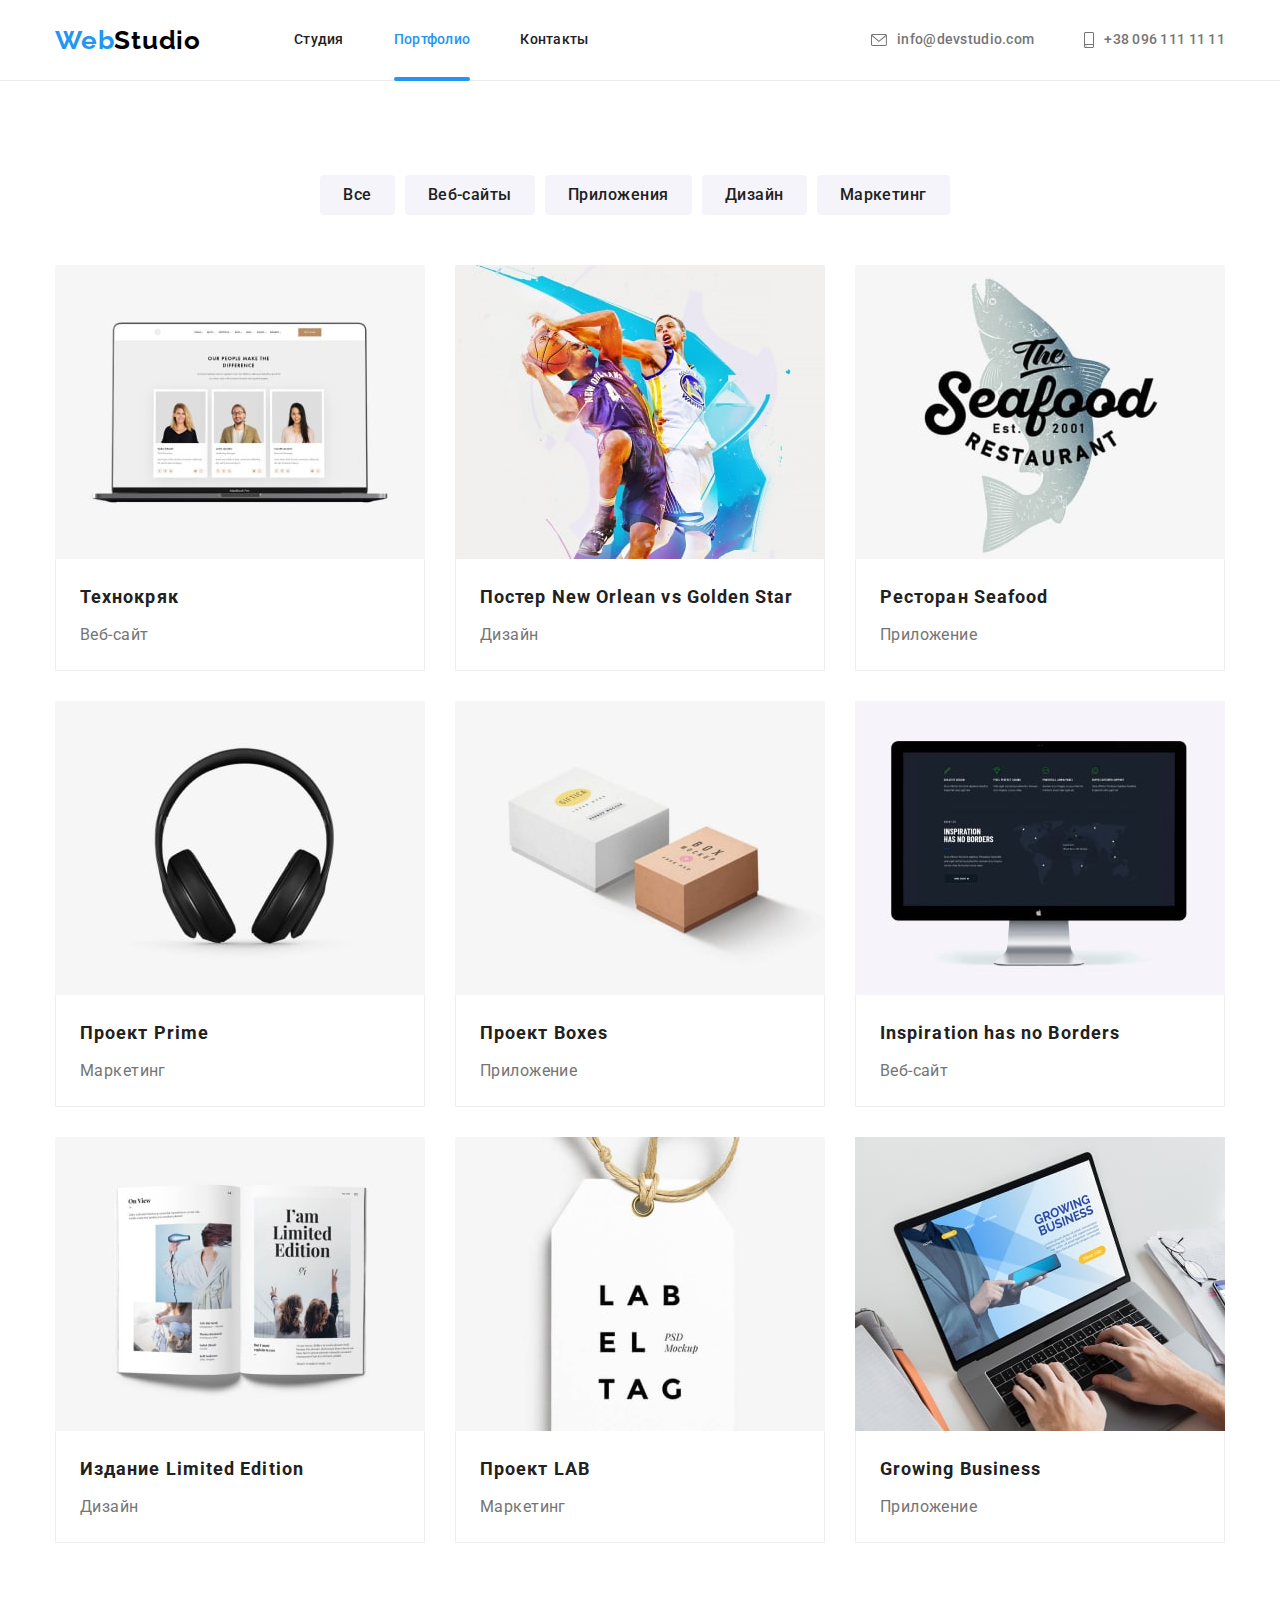
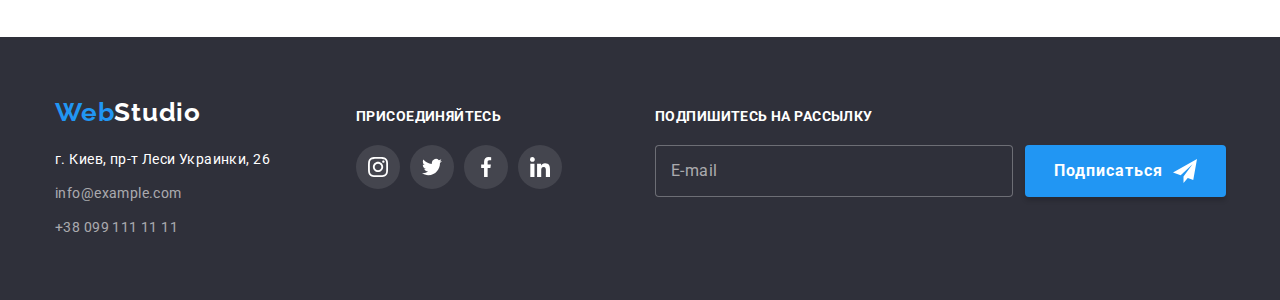
==== commit df10c9da: "Возвращает файл _reser.scss в исходное состояние" ====
--- a/portfolio.html
+++ b/portfolio.html
@@ -74,8 +74,8 @@
                     <li class="card">
                         <a href="" class="card__link">
                             <div class="card__wrap">
-                                <img class="img" src="./images/portfolio/project-1-min.jpg" alt="Сайт на ноутбуке"
-                                    width="370" height="294">
+                                <img src="./images/portfolio/project-1-min.jpg" alt="Сайт на ноутбуке" width="370"
+                                    height="294">
                                 <p class="card__label">Технокряк это современная площадка распространения
                                     коронавируса. Компании используют эту платформу для цифрового
                                     шпионажа и атак на защищённые сервера конкурентов.</p>
@@ -89,8 +89,8 @@
                     <li class="card">
                         <a href="" class="card__link">
                             <div class="card__wrap">
-                                <img class="img" src="./images/portfolio/project-2-min.jpg"
-                                    alt="Постер с баскетболистами" width="370" height="294">
+                                <img src="./images/portfolio/project-2-min.jpg" alt="Постер с баскетболистами"
+                                    width="370" height="294">
                                 <p class="card__label">Технокряк это современная площадка распространения
                                     коронавируса. Компании используют эту
                                     платформу для цифрового
@@ -105,8 +105,8 @@
                     <li class="card">
                         <a href="" class="card__link">
                             <div class="card__wrap">
-                                <img class="img" src="./images/portfolio/project-3-min.jpg"
-                                    alt="Логотип рыбного ресторана" width="370" height="294">
+                                <img src="./images/portfolio/project-3-min.jpg" alt="Логотип рыбного ресторана"
+                                    width="370" height="294">
                                 <p class="card__label">Технокряк это современная площадка распространения
                                     коронавируса. Компании используют эту
                                     платформу для цифрового
@@ -121,8 +121,7 @@
                     <li class="card">
                         <a href="" class="card__link">
                             <div class="card__wrap">
-                                <img class="img" src="./images/portfolio/project-4-min.jpg" alt="Наушники" width="370"
-                                    height="294">
+                                <img src="./images/portfolio/project-4-min.jpg" alt="Наушники" width="370" height="294">
                                 <p class="card__label">Технокряк это современная площадка распространения
                                     коронавируса. Компании используют эту
                                     платформу для цифрового
@@ -137,8 +136,8 @@
                     <li class="card">
                         <a href="" class="card__link">
                             <div class="card__wrap">
-                                <img class="img" src="./images/portfolio/project-5-min.jpg" alt="Две коробки"
-                                    width="370" height="294">
+                                <img src="./images/portfolio/project-5-min.jpg" alt="Две коробки" width="370"
+                                    height="294">
                                 <p class="card__label">Технокряк это современная площадка распространения
                                     коронавируса. Компании используют эту
                                     платформу для цифрового
@@ -153,8 +152,8 @@
                     <li class="card">
                         <a href="" class="card__link">
                             <div class="card__wrap">
-                                <img class="img" src="./images/portfolio/project-6-min.jpg"
-                                    alt="Сайт на мониторе компьютера" width="370" height="294">
+                                <img src="./images/portfolio/project-6-min.jpg" alt="Сайт на мониторе компьютера"
+                                    width="370" height="294">
                                 <p class="card__label">Технокряк это современная площадка распространения
                                     коронавируса. Компании используют эту
                                     платформу для цифрового
@@ -169,8 +168,8 @@
                     <li class="card">
                         <a href="" class="card__link">
                             <div class="card__wrap">
-                                <img class="img" src="./images/portfolio/project-7-min.jpg" alt="Открытый журнал"
-                                    width="370" height="294">
+                                <img src="./images/portfolio/project-7-min.jpg" alt="Открытый журнал" width="370"
+                                    height="294">
                                 <p class="card__label">Технокряк это современная площадка распространения
                                     коронавируса. Компании используют эту
                                     платформу для цифрового
@@ -185,8 +184,7 @@
                     <li class="card">
                         <a href="" class="card__link">
                             <div class="card__wrap">
-                                <img class="img" src="./images/portfolio/project-8-min.jpg" alt="Ярлык" width="370"
-                                    height="294">
+                                <img src="./images/portfolio/project-8-min.jpg" alt="Ярлык" width="370" height="294">
                                 <p class="card__label">Технокряк это современная площадка распространения
                                     коронавируса. Компании используют эту
                                     платформу для цифрового
@@ -201,8 +199,8 @@
                     <li class="card">
                         <a href="" class="card__link">
                             <div class="card__wrap">
-                                <img class="img" src="./images/portfolio/project-9-min.jpg" alt="Печатает на ноутбуке"
-                                    width="370" height="294">
+                                <img src="./images/portfolio/project-9-min.jpg" alt="Печатает на ноутбуке" width="370"
+                                    height="294">
                                 <p class="card__label">Технокряк это современная площадка распространения
                                     коронавируса. Компании используют эту
                                     платформу для цифрового
--- a/css/main.min.css
+++ b/css/main.min.css
@@ -1,3 +1,3 @@
 /*! modern-normalize v1.1.0 | MIT License | https://github.com/sindresorhus/modern-normalize */*,::after,::before{box-sizing:border-box}html{-moz-tab-size:4;tab-size:4}html{line-height:1.15;-webkit-text-size-adjust:100%}body{margin:0}body{font-family:system-ui, -apple-system, 'Segoe UI', Roboto, Helvetica, Arial, sans-serif,- 'Apple Color Emoji', 'Segoe UI Emoji'}hr{height:0;color:inherit}abbr[title]{text-decoration:underline dotted}b,strong{font-weight:bolder}code,kbd,pre,samp{font-family:ui-monospace, SFMono-Regular, Consolas, 'Liberation Mono', Menlo, monospace;font-size:1em}small{font-size:80%}sub,sup{font-size:75%;line-height:0;position:relative;vertical-align:baseline}sub{bottom:-0.25em}sup{top:-0.5em}table{text-indent:0;border-color:inherit}button,input,optgroup,select,textarea{font-family:inherit;font-size:100%;line-height:1.15;margin:0}button,select{text-transform:none}[type='button'],[type='reset'],[type='submit'],button{-webkit-appearance:button}::-moz-focus-inner{border-style:none;padding:0}:-moz-focusring{outline:1px dotted ButtonText}:-moz-ui-invalid{box-shadow:none}legend{padding:0}progress{vertical-align:baseline}::-webkit-inner-spin-button,::-webkit-outer-spin-button{height:auto}[type='search']{-webkit-appearance:textfield;outline-offset:-2px}::-webkit-search-decoration{-webkit-appearance:none}::-webkit-file-upload-button{-webkit-appearance:button;font:inherit}summary{display:list-item}.header-nav__link,.header-contact__link,.partners__link,.footer__link,.card__link,.logo,.media__link{text-decoration:none;display:block;outline:none}.work__list,.team__list,.partners__list,.header-nav__list,.header-contact__list,.advant__list,.footer__list,.portfolio__list,.cardset,.media{margin:0;padding:0;list-style:none}.header-nav__link,.header-contact__link{transition:color 250ms cubic-bezier(0.4, 0, 0.2, 1);display:inline-flex;align-items:center;padding-top:32px;padding-bottom:32px;color:#212121;font-weight:500;line-height:1.14;letter-spacing:0.02em;fill:currentColor}.partners__link,.portfolio__button,.button,.media__link,.modal__close{cursor:pointer}.visually-hidden{position:absolute;width:1px;height:1px;margin:-1px;border:0;padding:0;white-space:nowrap;clip-path:inset(100%);clip:rect(0 0 0 0);overflow:hidden}.body{color:#757575;font-family:Roboto, sans-serif;font-size:14px;font-weight:400;line-height:1.71;letter-spacing:.03em}.work__list,.team__list,.partners__list{display:-webkit-box;display:-ms-flexbox;display:flex}.advant__text,.team__text,.hero__title,.title,.advant__title,.work__title,.team__title,.footer__title{margin:0}.img{display:block;max-width:100%;height:auto;margin-right:0}.header{border-bottom:1px solid #ececec}.header__container{display:flex;align-items:center;justify-content:normal}.header-nav{margin-left:93px}.header-nav__list,.header-contact__list{display:flex}.header-nav__item{position:relative}.header-nav__item:not(:last-child){margin-right:50px}.header-nav__link:hover,.header-nav__link:focus{color:#2196f3}.header-nav__link--current{color:#2196f3}.header-nav__link--current::after{position:absolute;bottom:-1px;left:0;content:'';display:block;width:100%;height:4px;background-color:#2196f3;border-radius:2px}.header-contact__list{margin-left:auto}.header-contact__item:not(:last-child){margin-right:50px}.header-contact__link{color:#757575}.header-contact__link:hover,.header-contact__link:focus{color:#2196f3}.header-contact__icon,.header-contact__icon{margin-right:10px}.hero{text-align:center;padding-top:200px;padding-bottom:200px;background-color:#2f303a;min-height:600px;max-width:1600px;margin-right:auto;margin-left:auto;background-image:linear-gradient(rgba(47,48,58,0.4), rgba(47,48,58,0.4)),url(../images/hero/hero.jpg);background-size:cover;background-position:center}.hero__title{margin-bottom:30px;color:#fff;text-align:center;text-transform:uppercase;font-size:44px;font-weight:900;line-height:1.36;letter-spacing:.06em}.advant{padding-top:94px;padding-bottom:94px}.advant__list{display:flex}.advant__item{width:270px}.advant__item:not(:last-child){margin-right:30px}.advant__thumb{display:flex;align-items:center;justify-content:center;height:120px;margin-bottom:30px;background-color:#f5f4fa}.advant__icon{display:block;width:70px;height:70px}.advant__title{margin-bottom:10px;color:#212121;font-size:14px;font-weight:700;line-height:1.14;letter-spacing:.03em;text-transform:uppercase}.advant__text{font-size:14px;line-height:1.71}.work{padding-top:0;padding-bottom:94px}.work__item{position:relative;margin-right:30px}.work__item:last-child{margin-right:0}.work__label{position:absolute;bottom:0;left:0;width:100%;height:70px;padding:27px 82px 27px 83px;background-color:rgba(47,48,58,0.8)}.work__title{font-size:14px;font-weight:700;line-height:1.14;letter-spacing:.03em;text-transform:uppercase;color:#fff}.team{padding-top:94px;padding-bottom:94px;max-width:1600px;margin-right:auto;margin-left:auto;background-color:#f5f4fa}.team__item{margin-right:30px;background:#ffffff;box-shadow:0px 1px 3px rgba(0,0,0,0.12),0px 1px 1px rgba(0,0,0,0.14),0px 2px 1px rgba(0,0,0,0.2);border-radius:0px 0px 4px 4px;text-align:center}.team__item:last-child{margin-right:0}.team__info{padding-top:30px;padding-bottom:30px}.team__title,.team__text{color:#212121;font-size:16px;font-weight:500;line-height:1.19;letter-spacing:.03em;text-align:center}.team__title{margin-bottom:10px}.team__text{color:#757575;margin-bottom:16px}.partners{padding-top:94px;padding-bottom:94px}.partners__item{width:170px;height:92px}.partners__item:not(:first-child){margin-left:30px}.partners__link{display:flex;align-items:center;justify-content:center;transition:color 250ms cubic-bezier(0.4, 0, 0.2, 1),border 250ms cubic-bezier(0.4, 0, 0.2, 1);width:100%;height:100%;border:1px solid #afb1b8;border-radius:4px;color:#afb1b8;fill:currentColor}.partners__link:hover,.partners__link:focus{border:1px solid #2196f3;color:#2196f3}.partners__icon{width:106px;height:60px}.footer{max-width:1600px;margin-right:auto;margin-left:auto;background-color:#2f303a;padding-top:60px;padding-bottom:60px}.footer__container{display:flex;align-items:baseline;justify-content:normal}.footer__item:not(:last-child){margin-bottom:10px}.footer__link{width:231px;color:rgba(255,255,255,0.6);font-style:normal}.footer__link--white{color:#fff}.footer__title{margin-bottom:20px;font-size:14px;font-weight:700;line-height:1.14;letter-spacing:.03em;text-transform:uppercase;color:#fff}.portfolio{padding-top:94px;padding-bottom:94px}.portfolio__list{display:flex;align-items:center;justify-content:center;margin-bottom:50px}.portfolio__item:not(last-child){margin-right:10px}.portfolio__button{border:1px solid transparent;transition:color 250ms cubic-bezier(0.4, 0, 0.2, 1),background-color 250ms cubic-bezier(0.4, 0, 0.2, 1),box-shadow 250ms cubic-bezier(0.4, 0, 0.2, 1);padding:6px 22px;border-radius:4px;color:#212121;background-color:#f5f4fa;font-size:16px;font-weight:500;line-height:1.63;letter-spacing:.03em}.portfolio__button:hover,.portfolio__button:focus{color:#fff;background-color:#2196f3;box-shadow:0px 3px 1px rgba(0,0,0,0.1),0px 1px 2px rgba(0,0,0,0.08),0px 2px 2px rgba(0,0,0,0.12)}.cardset{display:flex;flex-wrap:wrap}.card{flex-basis:calc((100% - 60px) / 3);margin-right:30px;margin-bottom:30px}.card:nth-child(3n){margin-right:0}.card:nth-last-child(-n+3){margin-bottom:0}.card__link{transition:box-shadow 250ms cubic-bezier(0.4, 0, 0.2, 1)}.card__link:hover,.card__link:focus{box-shadow:0px 1px 1px rgba(0,0,0,0.12),0px 4px 4px rgba(0,0,0,0.06),1px 4px 6px rgba(0,0,0,0.16)}.card__wrap{position:relative;overflow:hidden}.card__label{position:absolute;top:0;left:0;height:100%;background-color:rgba(33,150,243,0.9);padding:63px 24px;font-size:18px;line-height:1.6;color:#fff;transform:translateY(100%);transition:transform 250ms cubic-bezier(0.4, 0, 0.2, 1)}.card__link:hover .card__label,.card__link:focus .card__label{transform:translateY(0)}.card__info{border:1px solid #eeeeee;padding:20px 24px;border-top:none}.card__title{margin-bottom:5px;color:#212121;font-size:18px;font-weight:700;line-height:2;letter-spacing:.06em}.card__text{color:#757575;font-size:16px;line-height:1.87}.container{width:1200px;padding-left:15px;padding-right:15px;margin-left:auto;margin-right:auto}.logo{color:#000;font-family:Raleway;font-size:26px;font-weight:700;line-height:1.19;letter-spacing:.03em;min-width:145px}.logo--accent{color:#2196f3}.footer__logo{margin-bottom:20px}.footer__logo--white{color:#fff}.button{min-width:200px;box-shadow:0px 4px 4px rgba(0,0,0,0.15);border-radius:4px;color:#fff;background-color:#2196f3;font-size:16px;font-weight:700;line-height:1.88;letter-spacing:.06em;border:1px solid transparent}.hero__button{display:inline-block;padding:10px 32px}.form__button{display:flex;align-items:center;justify-content:center;padding:10px 28px;margin-left:12px}.form__icon{display:block;margin-left:10px;fill:currentColor}.modal__button{display:block;padding:10px 55px;margin:0 auto}.title{margin-bottom:50px;color:#212121;font-size:36px;font-weight:700;line-height:1.17;letter-spacing:.03em;text-align:center}.media{display:flex;align-items:center;justify-content:center}.footer__media{margin-left:70px}.media__item{width:44px;height:44px}.media__item:not(:first-child){margin-left:10px}.media__link{display:flex;align-items:center;justify-content:center;transition:color 250ms cubic-bezier(0.4, 0, 0.2, 1),background-color 250ms cubic-bezier(0.4, 0, 0.2, 1);width:100%;height:100%;color:#afb1b8;border-radius:50%}.media__link:hover,.media__link:focus{background-color:#2196f3;color:#fff}.media__link--inverse{transition:background-color 250ms cubic-bezier(0.4, 0, 0.2, 1);background-color:rgba(255,255,255,0.1)}.media__link--inverse:hover,.media__link--inverse:focus{background-color:#2196f3}.media__icon{fill:currentColor;width:20px;height:20px}.media__icon--white{fill:#fff}.footer__form{margin-left:93px}.form{display:flex}.form__field{position:relative}.form__input{width:358px;padding-top:15px;padding-bottom:15px;padding-left:16px;color:rgba(255,255,255,0.6);background-color:#2f303a;border:1px solid rgba(255,255,255,0.3);border-radius:4px}.form__label{position:absolute;top:50%;left:16px;transform:translateY(-50%);font-size:16px;line-height:1.25;color:rgba(255,255,255,0.6);transition:transform 250ms cubic-bezier(0.4, 0, 0.2, 1)}.form__input:focus+.form__label,.form__input:not(:placeholder-shown)+.form__label{transform:translateX(-80px) translateY(-50%)}.backdrop{width:100vw;height:100vh;position:fixed;opacity:1;top:0;background-color:rgba(0,0,0,0.2);transition:opacity 250ms cubic-bezier(0.4, 0, 0.2, 1),visibility 250ms cubic-bezier(0.4, 0, 0.2, 1)}.is-hidden{visibility:hidden;opacity:0;pointer-events:none}.modal{position:absolute;top:50%;left:50%;transform:translate(-50%, -50%) scale(1);width:528px;min-height:581px;padding:40px;background-color:#fff;transition:transform 250ms cubic-bezier(0.4, 0, 0.2, 1),visibility 250ms cubic-bezier(0.4, 0, 0.2, 1)}.backdrop.is-hidden .modal{transform:translate(-50%, -50%) scale(0.1);visibility:hidden}.modal__close{display:flex;align-items:center;justify-content:center;position:absolute;top:8px;right:8px;width:30px;height:30px;background-color:#fff;border:1px solid rgba(0,0,0,0.1);border-radius:50%}.modal__svg{transition:fill 250ms cubic-bezier(0.4, 0, 0.2, 1)}.modal__close:hover .modal__svg,.modal__close:focus .modal__svg{fill:#2196f3}.modal__text{font-size:20px;font-weight:700;line-height:1.15;letter-spacing:.03em;color:#212121;margin-bottom:12px;display:block}.modal__form{margin-bottom:10px}.modal__form:nth-last-child(1){margin-bottom:20px}.modal__label{font-size:12px;font-weight:400;line-height:1.17;letter-spacing:.01em;color:#757575}.modal__checklabel{font-size:14px;font-weight:400;line-height:1.71;letter-spacing:.03em;display:flex;align-items:center;justify-content:center;color:#757575}.modal__wrap{position:relative}.modal__input{width:100%;border:1px solid rgba(33,33,33,0.2);border-radius:4px;padding-top:11px;padding-bottom:11px;padding-left:42px;transition:outline 250ms cubic-bezier(0.4, 0, 0.2, 1),border 250ms cubic-bezier(0.4, 0, 0.2, 1)}.modal__input:focus,.modal__input:focus{outline:none;border:1px solid #2196f3}.modal__icon{position:absolute;top:50%;left:12px;transform:translateY(-50%);fill:#212121;transition:fill 250ms cubic-bezier(0.4, 0, 0.2, 1)}.modal__input:focus+.modal__icon{fill:#2196f3}.modal__comment{width:448px;border:1px solid rgba(33,33,33,0.2);border-radius:4px;padding:12px 16px;resize:none;transition:outline 250ms cubic-bezier(0.4, 0, 0.2, 1),border 250ms cubic-bezier(0.4, 0, 0.2, 1)}.modal__comment::placeholder{font-size:14px;font-weight:400;line-height:1.14;letter-spacing:.01em;color:rgba(117,117,117,0.5)}.modal__comment:focus,.modal__comment:focus{outline:none;border:1px solid #2196f3}.modal__form--agreement{display:flex;align-items:center;justify-content:start;width:448px;margin-bottom:30px}.modal__checkbox{margin-right:7px}.modal__link{color:#2196f3;margin-left:3px}.modal__item{display:flex;width:16px;height:15px;border:2px solid #212121;border-radius:2px;margin-right:8px;justify-content:center;align-items:center;transition:background-color 250ms cubic-bezier(0.4, 0, 0.2, 1),border 250ms cubic-bezier(0.4, 0, 0.2, 1)}.modal__checkbox:checked+.modal__checklabel .modal__item{background-color:#2196f3;border:none}.modal__checkbox:focus+.modal__checklabel .modal__item{border-color:#2196f3}.modal__checkicon{fill:#fff}
+ 'Apple Color Emoji', 'Segoe UI Emoji'}hr{height:0;color:inherit}abbr[title]{text-decoration:underline dotted}b,strong{font-weight:bolder}code,kbd,pre,samp{font-family:ui-monospace, SFMono-Regular, Consolas, 'Liberation Mono', Menlo, monospace;font-size:1em}small{font-size:80%}sub,sup{font-size:75%;line-height:0;position:relative;vertical-align:baseline}sub{bottom:-0.25em}sup{top:-0.5em}table{text-indent:0;border-color:inherit}button,input,optgroup,select,textarea{font-family:inherit;font-size:100%;line-height:1.15;margin:0}button,select{text-transform:none}[type='button'],[type='reset'],[type='submit'],button{-webkit-appearance:button}::-moz-focus-inner{border-style:none;padding:0}:-moz-focusring{outline:1px dotted ButtonText}:-moz-ui-invalid{box-shadow:none}legend{padding:0}progress{vertical-align:baseline}::-webkit-inner-spin-button,::-webkit-outer-spin-button{height:auto}[type='search']{-webkit-appearance:textfield;outline-offset:-2px}::-webkit-search-decoration{-webkit-appearance:none}::-webkit-file-upload-button{-webkit-appearance:button;font:inherit}summary{display:list-item}.header-nav__link,.header-contact__link,.partners__link,.footer__link,.card__link,.logo,.media__link{text-decoration:none;display:block;outline:none}.work__list,.team__list,.partners__list,.header-nav__list,.header-contact__list,.advant__list,.footer__list,.portfolio__list,.cardset,.media{margin:0;padding:0;list-style:none}.header-nav__link,.header-contact__link{transition:color 250ms cubic-bezier(0.4, 0, 0.2, 1);display:inline-flex;align-items:center;padding-top:32px;padding-bottom:32px;color:#212121;font-weight:500;line-height:1.14;letter-spacing:0.02em;fill:currentColor}.partners__link,.portfolio__button,.button,.media__link,.modal__close{cursor:pointer}.visually-hidden{position:absolute;width:1px;height:1px;margin:-1px;border:0;padding:0;white-space:nowrap;clip-path:inset(100%);clip:rect(0 0 0 0);overflow:hidden}.body{color:#757575;font-family:Roboto, sans-serif;font-size:14px;font-weight:400;line-height:1.71;letter-spacing:.03em}.work__list,.team__list,.partners__list{display:-webkit-box;display:-ms-flexbox;display:flex}p,h1,h2,h3,h4,h5,h6{margin:0}img{display:block;max-width:100%;height:auto;margin-right:0}.header{border-bottom:1px solid #ececec}.header__container{display:flex;align-items:center;justify-content:normal}.header-nav{margin-left:93px}.header-nav__list,.header-contact__list{display:flex}.header-nav__item{position:relative}.header-nav__item:not(:last-child){margin-right:50px}.header-nav__link:hover,.header-nav__link:focus{color:#2196f3}.header-nav__link--current{color:#2196f3}.header-nav__link--current::after{position:absolute;bottom:-1px;left:0;content:'';display:block;width:100%;height:4px;background-color:#2196f3;border-radius:2px}.header-contact__list{margin-left:auto}.header-contact__item:not(:last-child){margin-right:50px}.header-contact__link{color:#757575}.header-contact__link:hover,.header-contact__link:focus{color:#2196f3}.header-contact__icon,.header-contact__icon{margin-right:10px}.hero{text-align:center;padding-top:200px;padding-bottom:200px;background-color:#2f303a;min-height:600px;max-width:1600px;margin-right:auto;margin-left:auto;background-image:linear-gradient(rgba(47,48,58,0.4), rgba(47,48,58,0.4)),url(../images/hero/hero.jpg);background-size:cover;background-position:center}.hero__title{margin-bottom:30px;color:#fff;text-align:center;text-transform:uppercase;font-size:44px;font-weight:900;line-height:1.36;letter-spacing:.06em}.advant{padding-top:94px;padding-bottom:94px}.advant__list{display:flex}.advant__item{width:270px}.advant__item:not(:last-child){margin-right:30px}.advant__thumb{display:flex;align-items:center;justify-content:center;height:120px;margin-bottom:30px;background-color:#f5f4fa}.advant__icon{display:block;width:70px;height:70px}.advant__title{margin-bottom:10px;color:#212121;font-size:14px;font-weight:700;line-height:1.14;letter-spacing:.03em;text-transform:uppercase}.advant__text{font-size:14px;line-height:1.71}.work{padding-top:0;padding-bottom:94px}.work__item{position:relative;margin-right:30px}.work__item:last-child{margin-right:0}.work__label{position:absolute;bottom:0;left:0;width:100%;height:70px;padding:27px 82px 27px 83px;background-color:rgba(47,48,58,0.8)}.work__title{font-size:14px;font-weight:700;line-height:1.14;letter-spacing:.03em;text-transform:uppercase;color:#fff}.team{padding-top:94px;padding-bottom:94px;max-width:1600px;margin-right:auto;margin-left:auto;background-color:#f5f4fa}.team__item{margin-right:30px;background:#ffffff;box-shadow:0px 1px 3px rgba(0,0,0,0.12),0px 1px 1px rgba(0,0,0,0.14),0px 2px 1px rgba(0,0,0,0.2);border-radius:0px 0px 4px 4px;text-align:center}.team__item:last-child{margin-right:0}.team__info{padding-top:30px;padding-bottom:30px}.team__title,.team__text{color:#212121;font-size:16px;font-weight:500;line-height:1.19;letter-spacing:.03em;text-align:center}.team__title{margin-bottom:10px}.team__text{color:#757575;margin-bottom:16px}.partners{padding-top:94px;padding-bottom:94px}.partners__item{width:170px;height:92px}.partners__item:not(:first-child){margin-left:30px}.partners__link{display:flex;align-items:center;justify-content:center;transition:color 250ms cubic-bezier(0.4, 0, 0.2, 1),border 250ms cubic-bezier(0.4, 0, 0.2, 1);width:100%;height:100%;border:1px solid #afb1b8;border-radius:4px;color:#afb1b8;fill:currentColor}.partners__link:hover,.partners__link:focus{border:1px solid #2196f3;color:#2196f3}.partners__icon{width:106px;height:60px}.footer{max-width:1600px;margin-right:auto;margin-left:auto;background-color:#2f303a;padding-top:60px;padding-bottom:60px}.footer__container{display:flex;align-items:baseline;justify-content:normal}.footer__item:not(:last-child){margin-bottom:10px}.footer__link{width:231px;color:rgba(255,255,255,0.6);font-style:normal}.footer__link--white{color:#fff}.footer__title{margin-bottom:20px;font-size:14px;font-weight:700;line-height:1.14;letter-spacing:.03em;text-transform:uppercase;color:#fff}.portfolio{padding-top:94px;padding-bottom:94px}.portfolio__list{display:flex;align-items:center;justify-content:center;margin-bottom:50px}.portfolio__item:not(last-child){margin-right:10px}.portfolio__button{border:1px solid transparent;transition:color 250ms cubic-bezier(0.4, 0, 0.2, 1),background-color 250ms cubic-bezier(0.4, 0, 0.2, 1),box-shadow 250ms cubic-bezier(0.4, 0, 0.2, 1);padding:6px 22px;border-radius:4px;color:#212121;background-color:#f5f4fa;font-size:16px;font-weight:500;line-height:1.63;letter-spacing:.03em}.portfolio__button:hover,.portfolio__button:focus{color:#fff;background-color:#2196f3;box-shadow:0px 3px 1px rgba(0,0,0,0.1),0px 1px 2px rgba(0,0,0,0.08),0px 2px 2px rgba(0,0,0,0.12)}.cardset{display:flex;flex-wrap:wrap}.card{flex-basis:calc((100% - 60px) / 3);margin-right:30px;margin-bottom:30px}.card:nth-child(3n){margin-right:0}.card:nth-last-child(-n+3){margin-bottom:0}.card__link{transition:box-shadow 250ms cubic-bezier(0.4, 0, 0.2, 1)}.card__link:hover,.card__link:focus{box-shadow:0px 1px 1px rgba(0,0,0,0.12),0px 4px 4px rgba(0,0,0,0.06),1px 4px 6px rgba(0,0,0,0.16)}.card__wrap{position:relative;overflow:hidden}.card__label{position:absolute;top:0;left:0;height:100%;background-color:rgba(33,150,243,0.9);padding:63px 24px;font-size:18px;line-height:1.6;color:#fff;transform:translateY(101%);transition:transform 250ms cubic-bezier(0.4, 0, 0.2, 1)}.card__link:hover .card__label,.card__link:focus .card__label{transform:translateY(0)}.card__info{border:1px solid #eeeeee;padding:20px 24px;border-top:none}.card__title{margin-bottom:5px;color:#212121;font-size:18px;font-weight:700;line-height:2;letter-spacing:.06em}.card__text{color:#757575;font-size:16px;line-height:1.87}.container{width:1200px;padding-left:15px;padding-right:15px;margin-left:auto;margin-right:auto}.logo{color:#000;font-family:Raleway;font-size:26px;font-weight:700;line-height:1.19;letter-spacing:.03em;min-width:145px}.logo--accent{color:#2196f3}.footer__logo{margin-bottom:20px}.footer__logo--white{color:#fff}.button{min-width:200px;box-shadow:0px 4px 4px rgba(0,0,0,0.15);border-radius:4px;color:#fff;background-color:#2196f3;font-size:16px;font-weight:700;line-height:1.88;letter-spacing:.06em;border:1px solid transparent}.hero__button{display:inline-block;padding:10px 32px}.form__button{display:flex;align-items:center;justify-content:center;padding:10px 28px;margin-left:12px}.form__icon{display:block;margin-left:10px;fill:currentColor}.modal__button{display:block;padding:10px 55px;margin:0 auto}.title{margin-bottom:50px;color:#212121;font-size:36px;font-weight:700;line-height:1.17;letter-spacing:.03em;text-align:center}.media{display:flex;align-items:center;justify-content:center}.footer__media{margin-left:70px}.media__item{width:44px;height:44px}.media__item:not(:first-child){margin-left:10px}.media__link{display:flex;align-items:center;justify-content:center;transition:color 250ms cubic-bezier(0.4, 0, 0.2, 1),background-color 250ms cubic-bezier(0.4, 0, 0.2, 1);width:100%;height:100%;color:#afb1b8;border-radius:50%}.media__link:hover,.media__link:focus{background-color:#2196f3;color:#fff}.media__link--inverse{transition:background-color 250ms cubic-bezier(0.4, 0, 0.2, 1);background-color:rgba(255,255,255,0.1)}.media__link--inverse:hover,.media__link--inverse:focus{background-color:#2196f3}.media__icon{fill:currentColor;width:20px;height:20px}.media__icon--white{fill:#fff}.footer__form{margin-left:93px}.form{display:flex}.form__field{position:relative}.form__input{width:358px;padding-top:17px;padding-bottom:17px;padding-left:16px;color:rgba(255,255,255,0.6);background-color:#2f303a;border:1px solid rgba(255,255,255,0.3);border-radius:4px}.form__label{position:absolute;top:50%;left:16px;transform:translateY(-50%);font-size:16px;line-height:1.25;color:rgba(255,255,255,0.6);transition:transform 250ms cubic-bezier(0.4, 0, 0.2, 1)}.form__input:focus+.form__label,.form__input:not(:placeholder-shown)+.form__label{transform:translateX(-80px) translateY(-50%)}.backdrop{width:100vw;height:100vh;position:fixed;opacity:1;top:0;background-color:rgba(0,0,0,0.2);transition:opacity 250ms cubic-bezier(0.4, 0, 0.2, 1),visibility 250ms cubic-bezier(0.4, 0, 0.2, 1)}.is-hidden{visibility:hidden;opacity:0;pointer-events:none}.modal{position:absolute;top:50%;left:50%;transform:translate(-50%, -50%) scale(1);width:528px;min-height:581px;padding:40px;background-color:#fff;transition:transform 250ms cubic-bezier(0.4, 0, 0.2, 1),visibility 250ms cubic-bezier(0.4, 0, 0.2, 1)}.backdrop.is-hidden .modal{transform:translate(-50%, -50%) scale(0.1);visibility:hidden}.modal__close{display:flex;align-items:center;justify-content:center;position:absolute;top:8px;right:8px;width:30px;height:30px;background-color:#fff;border:1px solid rgba(0,0,0,0.1);border-radius:50%}.modal__svg{transition:fill 250ms cubic-bezier(0.4, 0, 0.2, 1)}.modal__close:hover .modal__svg,.modal__close:focus .modal__svg{fill:#2196f3}.modal__text{font-size:20px;font-weight:700;line-height:1.15;letter-spacing:.03em;color:#212121;margin-bottom:12px;display:block}.modal__form{margin-bottom:10px}.modal__form:nth-last-child(1){margin-bottom:20px}.modal__label{font-size:12px;font-weight:400;line-height:1.17;letter-spacing:.01em;color:#757575}.modal__checklabel{font-size:14px;font-weight:400;line-height:1.71;letter-spacing:.03em;display:flex;align-items:center;justify-content:center;color:#757575}.modal__wrap{position:relative}.modal__input{width:100%;border:1px solid rgba(33,33,33,0.2);border-radius:4px;padding-top:11px;padding-bottom:11px;padding-left:42px;transition:outline 250ms cubic-bezier(0.4, 0, 0.2, 1),border 250ms cubic-bezier(0.4, 0, 0.2, 1)}.modal__input:focus,.modal__input:focus{outline:none;border:1px solid #2196f3}.modal__icon{position:absolute;top:50%;left:12px;transform:translateY(-50%);fill:#212121;transition:fill 250ms cubic-bezier(0.4, 0, 0.2, 1)}.modal__input:focus+.modal__icon{fill:#2196f3}.modal__comment{width:448px;border:1px solid rgba(33,33,33,0.2);border-radius:4px;padding:12px 16px;resize:none;transition:outline 250ms cubic-bezier(0.4, 0, 0.2, 1),border 250ms cubic-bezier(0.4, 0, 0.2, 1)}.modal__comment::placeholder{font-size:14px;font-weight:400;line-height:1.14;letter-spacing:.01em;color:rgba(117,117,117,0.5)}.modal__comment:focus,.modal__comment:focus{outline:none;border:1px solid #2196f3}.modal__form--agreement{display:flex;align-items:center;justify-content:start;width:448px;margin-bottom:30px}.modal__checkbox{margin-right:7px}.modal__link{color:#2196f3;margin-left:3px}.modal__item{display:flex;width:16px;height:15px;border:2px solid #212121;border-radius:2px;margin-right:8px;justify-content:center;align-items:center;transition:background-color 250ms cubic-bezier(0.4, 0, 0.2, 1),border 250ms cubic-bezier(0.4, 0, 0.2, 1)}.modal__checkbox:checked+.modal__checklabel .modal__item{background-color:#2196f3;border:none}.modal__checkbox:focus+.modal__checklabel .modal__item{border-color:#2196f3}.modal__checkicon{fill:#fff}
 /*# sourceMappingURL=main.min.css.map */